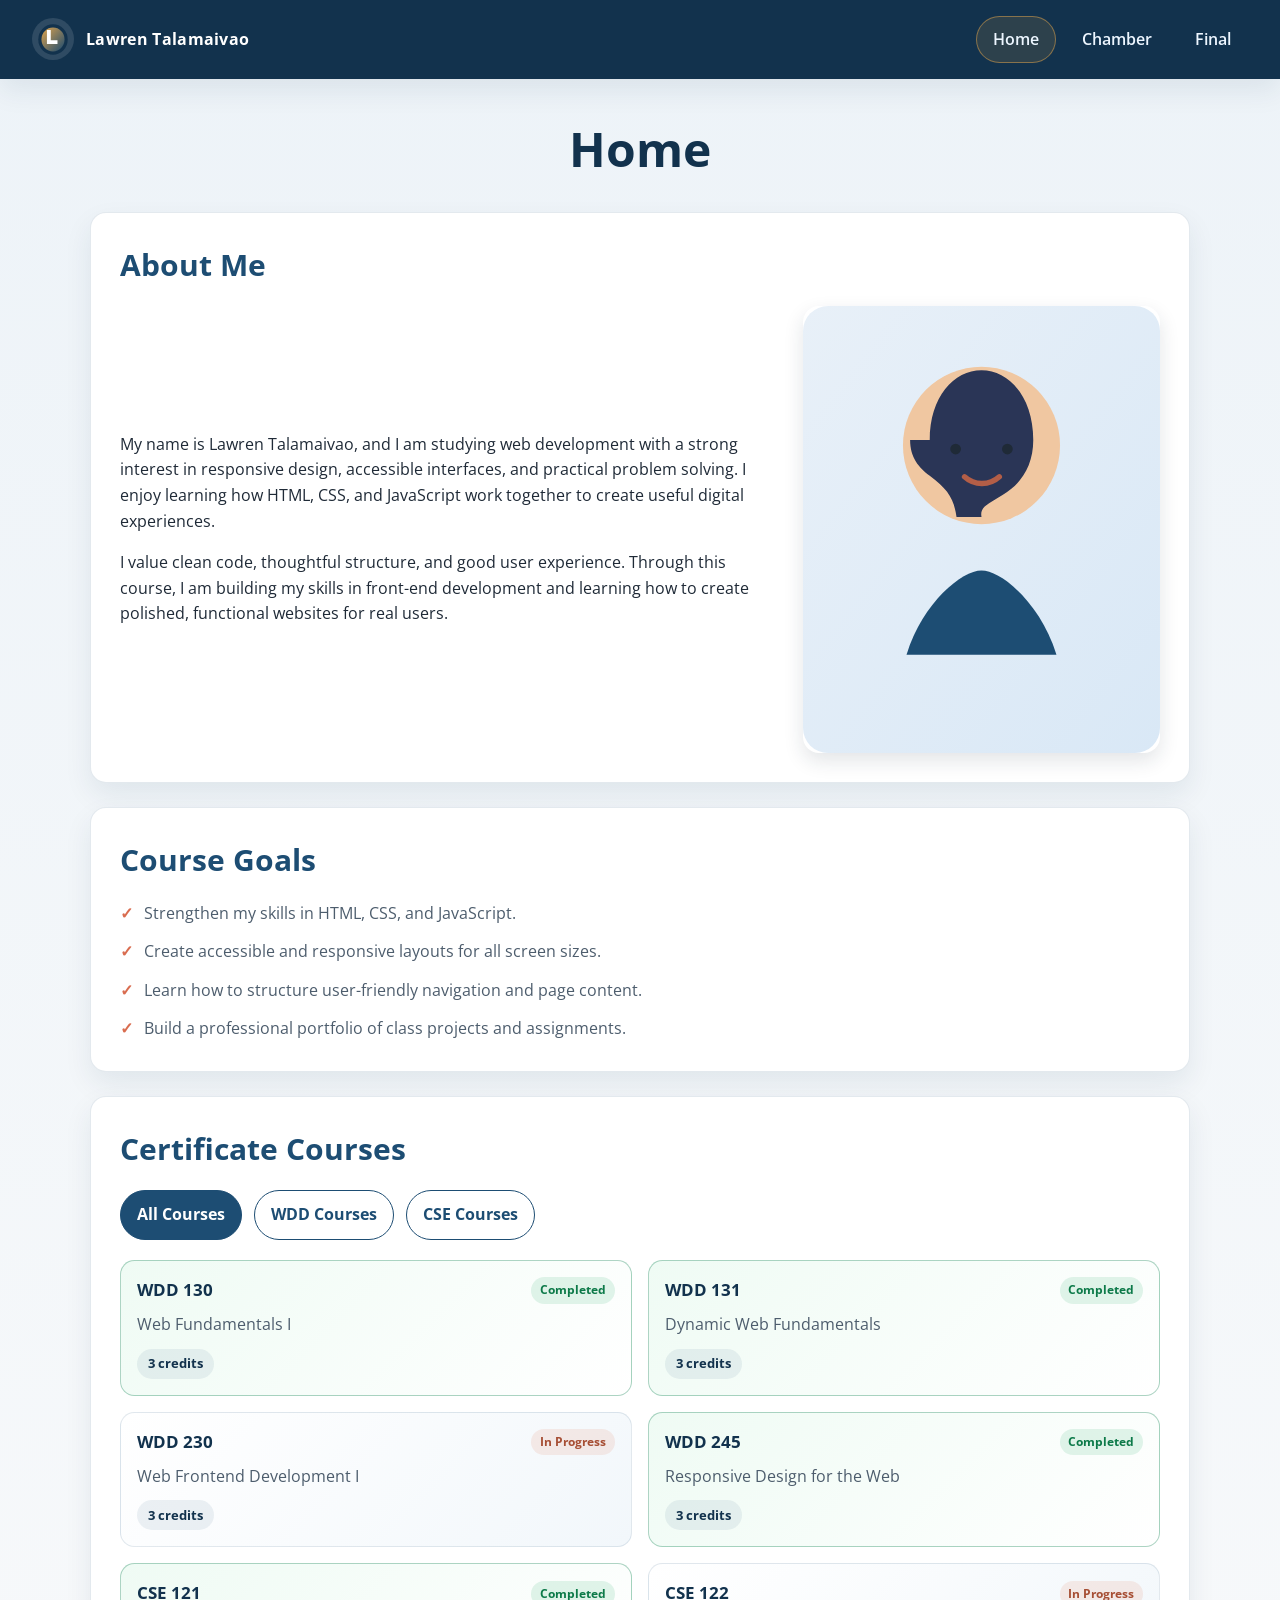
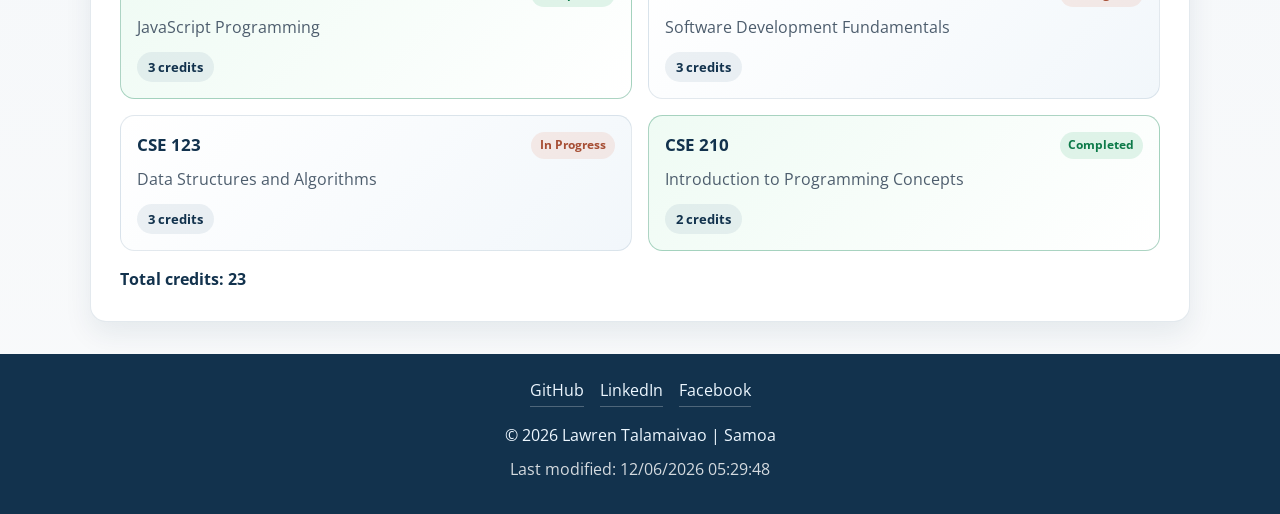
==== index.html @ a769b333 "Create the WDD 231 course home page in the wdd231 repository with responsive layout, SVG assets, nav" ====
<!DOCTYPE html>
<html lang="en">
  <head>
    <meta charset="UTF-8" />
    <meta name="viewport" content="width=device-width, initial-scale=1.0" />
    <meta
      name="description"
      content="Lawren Talamaivao's WDD 231 course home page featuring responsive design, course information, and project navigation."
    />
    <meta name="author" content="Lawren Talamaivao" />
    <title>WDD 231 | Home</title>

    <link rel="preconnect" href="https://fonts.googleapis.com" />
    <link rel="preconnect" href="https://fonts.gstatic.com" crossorigin />
    <link
      href="https://fonts.googleapis.com/css2?family=Open+Sans:wght@400;600;700;800&display=swap"
      rel="stylesheet"
    />

    <link rel="stylesheet" href="styles/small.css" />
    <link rel="stylesheet" href="styles/large.css" />

    <script src="scripts/navigation.js" defer></script>
    <script src="scripts/date.js" defer></script>
    <script src="scripts/course.js" defer></script>
  </head>
  <body>
    <header class="site-header">
      <div class="brand" aria-label="Lawren Talamaivao brand">
        <img src="images/logo.svg" alt="Lawren Talamaivao logo" class="brand-logo" />
        <span class="brand-name">Lawren Talamaivao</span>
      </div>

      <button
        class="nav-toggle"
        type="button"
        aria-expanded="false"
        aria-controls="primary-nav"
        aria-label="Toggle navigation"
      >
        <span></span>
        <span></span>
        <span></span>
      </button>

      <nav id="primary-nav" class="main-nav" aria-label="Main navigation">
        <a href="#home" class="active">Home</a>
        <a href="#chamber">Chamber</a>
        <a href="#final">Final</a>
      </nav>
    </header>

    <main id="home">
      <h1>Home</h1>

      <section class="card intro" aria-labelledby="about-heading">
        <h2 id="about-heading">About Me</h2>
        <div class="card-layout">
          <div class="text-content">
            <p>
              My name is Lawren Talamaivao, and I am studying web development with a strong interest in responsive design,
              accessible interfaces, and practical problem solving. I enjoy learning how HTML, CSS, and JavaScript work
              together to create useful digital experiences.
            </p>
            <p>
              I value clean code, thoughtful structure, and good user experience. Through this course, I am building my
              skills in front-end development and learning how to create polished, functional websites for real users.
            </p>
          </div>
          <img src="images/profile.svg" alt="Stylized portrait of Lawren Talamaivao" />
        </div>
      </section>

      <section class="card goals" aria-labelledby="goals-heading">
        <h2 id="goals-heading">Course Goals</h2>
        <ul class="goal-list">
          <li>Strengthen my skills in HTML, CSS, and JavaScript.</li>
          <li>Create accessible and responsive layouts for all screen sizes.</li>
          <li>Learn how to structure user-friendly navigation and page content.</li>
          <li>Build a professional portfolio of class projects and assignments.</li>
        </ul>
      </section>

      <section id="final" class="card certificate" aria-labelledby="certificate-heading">
        <h2 id="certificate-heading">Certificate Courses</h2>
        <div class="filter-bar" role="group" aria-label="Course filter options">
          <button class="filter-btn active" type="button" data-filter="all">All Courses</button>
          <button class="filter-btn" type="button" data-filter="wdd">WDD Courses</button>
          <button class="filter-btn" type="button" data-filter="cse">CSE Courses</button>
        </div>
        <div id="courseList" class="course-list" aria-live="polite"></div>
        <p id="creditTotal" class="credit-total">Total credits: 0</p>
      </section>
    </main>

    <footer class="site-footer" id="chamber">
      <div class="footer-social">
        <a href="https://github.com/lawrencode" target="_blank" rel="noopener noreferrer">GitHub</a>
        <a href="https://www.linkedin.com" target="_blank" rel="noopener noreferrer">LinkedIn</a>
        <a href="https://www.facebook.com" target="_blank" rel="noopener noreferrer">Facebook</a>
      </div>

      <div class="footer-meta">
        <p>© <span id="currentYear"></span> Lawren Talamaivao | Samoa</p>
      </div>

      <p id="lastModified" class="last-modified">Last modified: --</p>
    </footer>
  </body>
</html>
---- styles/small.css ----
* {
  box-sizing: border-box;
  margin: 0;
  padding: 0;
}

:root {
  --primary: #1d4d73;
  --primary-dark: #12324d;
  --secondary: #f5b04d;
  --accent: #d96c4f;
  --background: #f5f7fb;
  --card: #ffffff;
  --text: #1f2a37;
  --muted: #4d5d6d;
  --border: rgba(29, 77, 115, 0.12);
  --shadow: 0 12px 28px rgba(18, 50, 77, 0.08);
}

html {
  scroll-behavior: smooth;
}

body {
  font-family: "Open Sans", sans-serif;
  background: linear-gradient(180deg, #edf3f8 0%, #f9fafb 100%);
  color: var(--text);
  line-height: 1.6;
}

img {
  display: block;
  max-width: 100%;
}

a {
  color: inherit;
  text-decoration: none;
}

.site-header {
  position: relative;
  display: flex;
  align-items: center;
  justify-content: space-between;
  gap: 1rem;
  padding: 1rem 1.25rem;
  background: var(--primary-dark);
  color: #fff;
  box-shadow: var(--shadow);
}

.brand {
  display: flex;
  align-items: center;
  gap: 0.75rem;
}

.brand-logo {
  width: 42px;
  height: 42px;
  border-radius: 50%;
  background: rgba(255, 255, 255, 0.12);
  padding: 0.3rem;
}

.brand-name {
  font-size: 1rem;
  font-weight: 700;
  letter-spacing: 0.02em;
}

.nav-toggle {
  display: inline-flex;
  flex-direction: column;
  justify-content: center;
  gap: 0.28rem;
  width: 2.7rem;
  height: 2.7rem;
  background: transparent;
  border: 1px solid rgba(255, 255, 255, 0.28);
  border-radius: 0.5rem;
  cursor: pointer;
}

.nav-toggle span {
  display: block;
  width: 1.4rem;
  height: 2px;
  margin: 0 auto;
  background: #fff;
  border-radius: 999px;
}

.main-nav {
  display: none;
  position: absolute;
  top: calc(100% + 0.5rem);
  left: 1rem;
  right: 1rem;
  background: rgba(18, 50, 77, 0.98);
  border: 1px solid rgba(255, 255, 255, 0.1);
  border-radius: 0.85rem;
  box-shadow: var(--shadow);
  overflow: hidden;
  z-index: 10;
}

.main-nav.open {
  display: flex;
  flex-direction: column;
}

.main-nav a {
  padding: 0.9rem 1rem;
  color: #edf6ff;
  border-bottom: 1px solid rgba(255, 255, 255, 0.12);
  transition: background-color 0.2s ease, transform 0.2s ease;
}

.main-nav a:last-child {
  border-bottom: none;
}

.main-nav a:hover,
.main-nav a:focus-visible,
.main-nav a.active {
  background: rgba(245, 176, 77, 0.12);
}

main {
  width: min(1100px, calc(100% - 2rem));
  margin: 2rem auto;
}

h1 {
  margin-bottom: 1.5rem;
  font-size: clamp(2.1rem, 6vw, 3rem);
  text-align: center;
  color: var(--primary-dark);
}

.card {
  margin-bottom: 1.5rem;
  background: var(--card);
  border: 1px solid var(--border);
  border-radius: 1rem;
  box-shadow: var(--shadow);
  padding: 1.5rem;
}

.card h2 {
  margin-bottom: 1rem;
  color: var(--primary);
  font-size: clamp(1.4rem, 3vw, 1.9rem);
}

.card-layout {
  display: grid;
  gap: 1.2rem;
}

.text-content {
  display: grid;
  gap: 1rem;
}

.card img {
  width: 100%;
  max-width: 360px;
  margin: 0 auto;
  border-radius: 1rem;
  object-fit: cover;
  box-shadow: 0 8px 20px rgba(21, 41, 58, 0.12);
}

.goal-list {
  list-style: none;
  display: grid;
  gap: 0.8rem;
}

.goal-list li {
  position: relative;
  padding-left: 1.5rem;
  color: var(--muted);
}

.goal-list li::before {
  content: "✓";
  position: absolute;
  left: 0;
  color: var(--accent);
  font-weight: 800;
}

.filter-bar {
  display: flex;
  flex-wrap: wrap;
  gap: 0.75rem;
  margin: 1rem 0 1.25rem;
}

.filter-btn {
  border: 1px solid var(--primary);
  background: transparent;
  color: var(--primary);
  border-radius: 999px;
  padding: 0.7rem 1rem;
  font: inherit;
  font-weight: 700;
  cursor: pointer;
  transition: all 0.2s ease;
}

.filter-btn:hover,
.filter-btn:focus-visible,
.filter-btn.active {
  background: var(--primary);
  color: #fff;
}

.course-list {
  display: grid;
  grid-template-columns: 1fr;
  gap: 1rem;
}

.course-card {
  background: linear-gradient(135deg, #fff, #f2f7fb);
  border: 1px solid var(--border);
  border-radius: 0.9rem;
  padding: 1rem;
}

.course-card.completed {
  border-color: rgba(6, 122, 74, 0.32);
  background: linear-gradient(135deg, #effbf4, #ffffff);
}

.course-header {
  display: flex;
  align-items: center;
  justify-content: space-between;
  gap: 0.75rem;
  margin-bottom: 0.5rem;
}

.course-header h3 {
  font-size: 1.05rem;
  color: var(--primary-dark);
}

.status {
  display: inline-flex;
  align-items: center;
  justify-content: center;
  padding: 0.25rem 0.55rem;
  border-radius: 999px;
  background: rgba(217, 108, 79, 0.12);
  color: #a64e34;
  font-size: 0.72rem;
  font-weight: 700;
}

.status:not(.pending) {
  background: rgba(23, 162, 92, 0.12);
  color: #0d7a49;
}

.course-card p {
  margin-bottom: 0.7rem;
  color: var(--muted);
}

.credit-badge {
  display: inline-block;
  border-radius: 999px;
  background: rgba(29, 77, 115, 0.08);
  color: var(--primary-dark);
  font-weight: 700;
  font-size: 0.8rem;
  padding: 0.3rem 0.7rem;
}

.credit-total {
  margin-top: 1rem;
  color: var(--primary-dark);
  font-weight: 700;
}

.site-footer {
  background: var(--primary-dark);
  color: #edf7ff;
  text-align: center;
  padding: 1.5rem 1rem 2rem;
}

.footer-social {
  display: flex;
  flex-wrap: wrap;
  justify-content: center;
  gap: 0.8rem 1rem;
  margin-bottom: 1rem;
}

.footer-social a {
  padding-bottom: 0.15rem;
  border-bottom: 1px solid rgba(255, 255, 255, 0.25);
}

.footer-meta {
  margin-bottom: 0.5rem;
}

.last-modified {
  color: rgba(255, 255, 255, 0.82);
}
---- styles/large.css ----
@media (min-width: 700px) {
  .site-header {
    padding: 1rem 2rem;
  }

  .nav-toggle {
    display: none;
  }

  .main-nav {
    display: flex;
    position: static;
    background: transparent;
    border: none;
    box-shadow: none;
    width: auto;
    gap: 0.55rem;
  }

  .main-nav a {
    padding: 0.6rem 1rem;
    border: 1px solid transparent;
    border-radius: 999px;
    font-weight: 600;
  }

  .main-nav a:hover,
  .main-nav a:focus-visible,
  .main-nav a.active {
    background: rgba(245, 176, 77, 0.12);
    border-color: rgba(245, 176, 77, 0.45);
  }

  main {
    width: min(1100px, calc(100% - 4rem));
  }

  .card {
    padding: 1.8rem;
  }

  .card-layout {
    grid-template-columns: 1.3fr 0.7fr;
    align-items: center;
  }

  .card img {
    margin: 0;
  }

  .course-list {
    grid-template-columns: repeat(2, minmax(0, 1fr));
  }
}
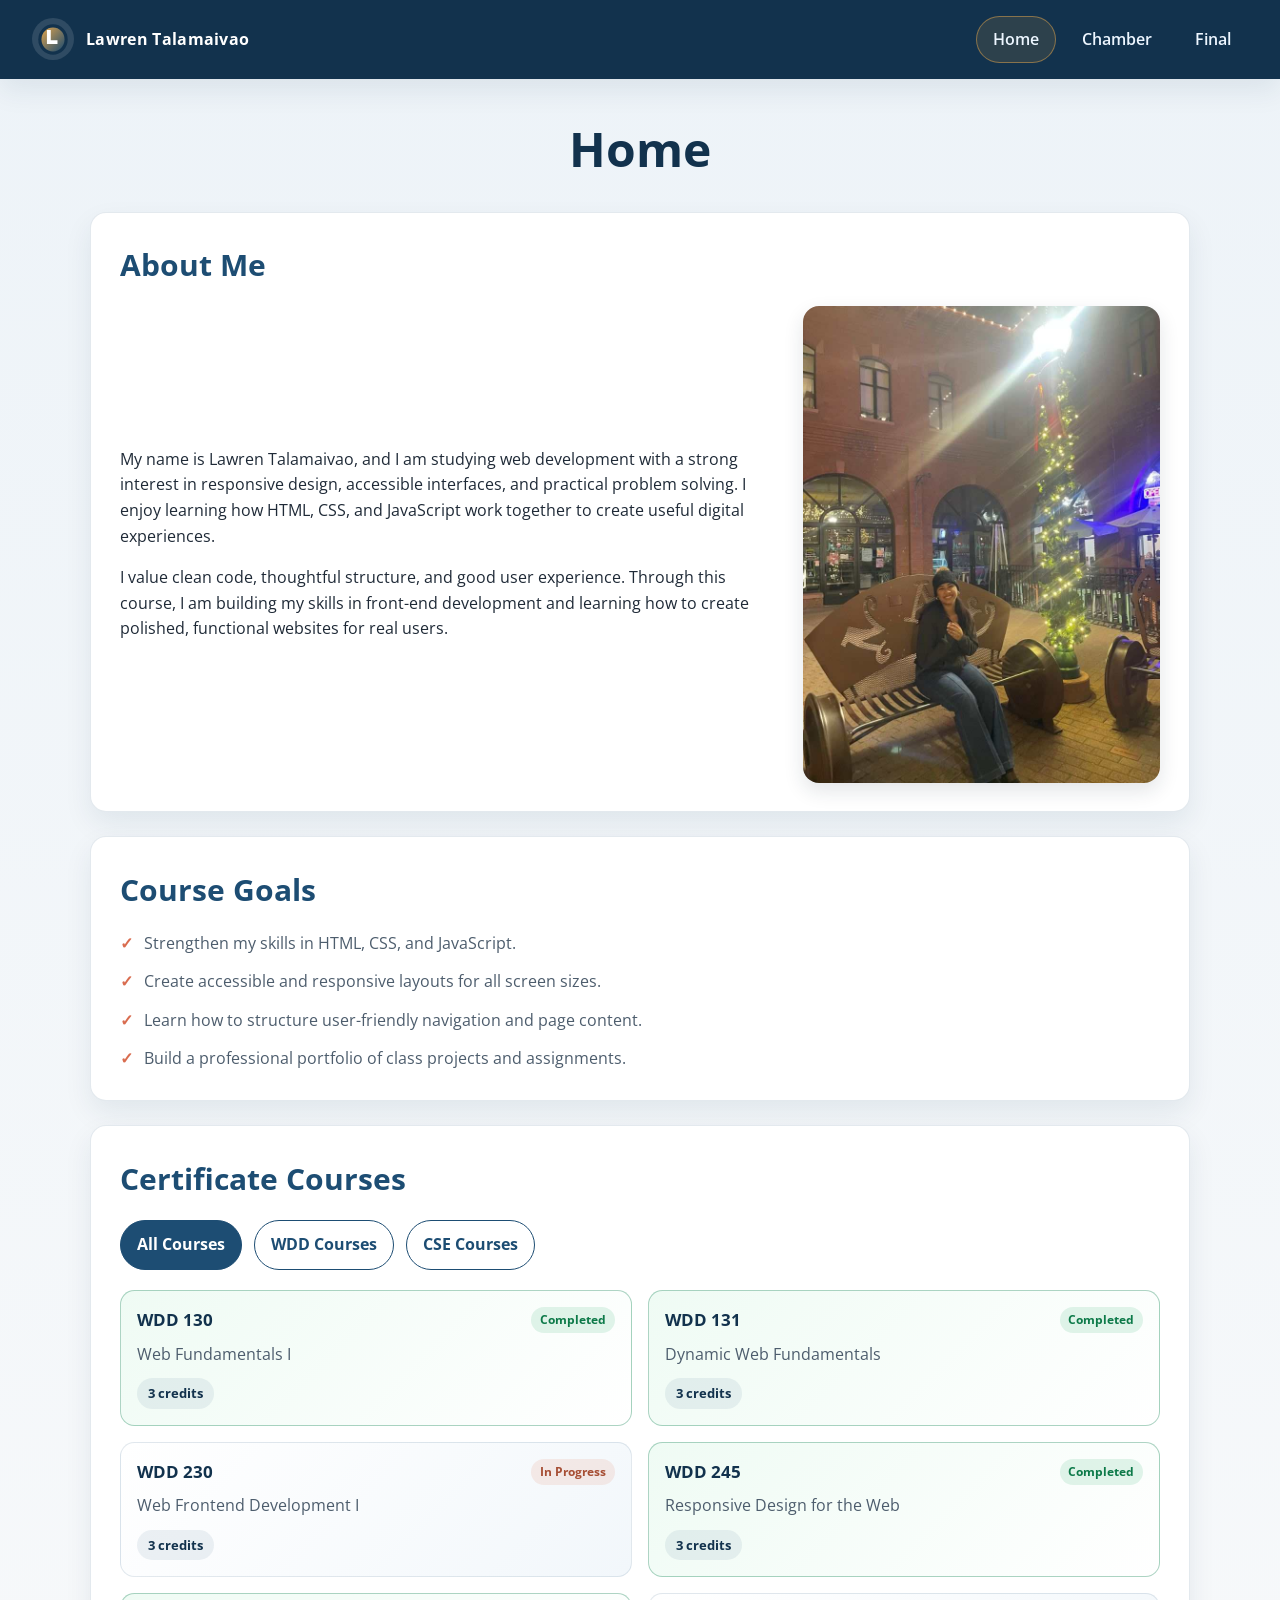
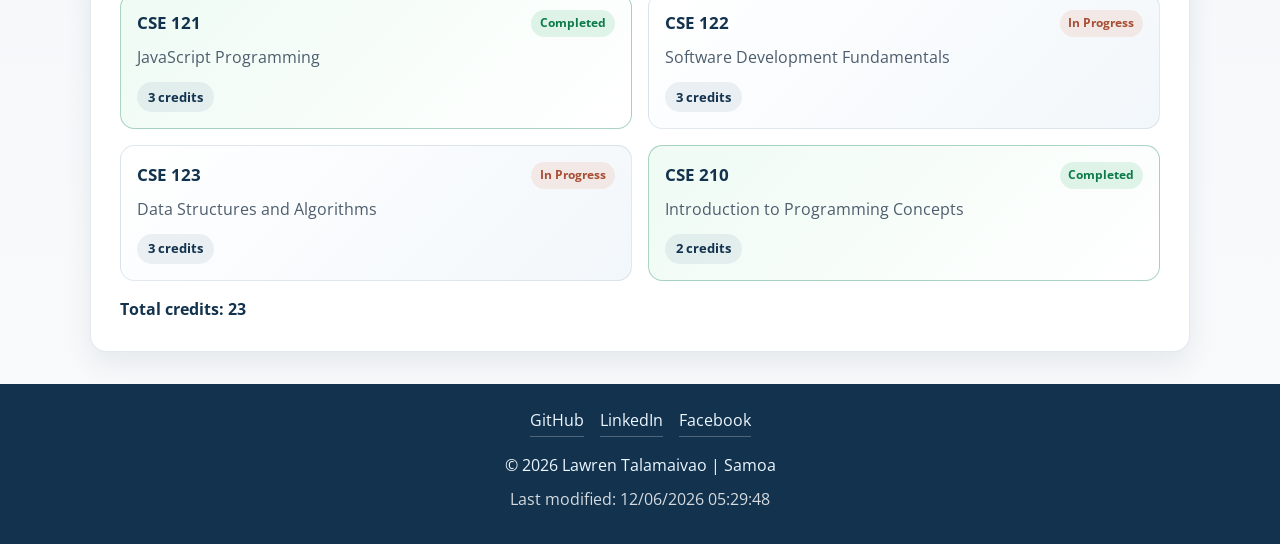
==== commit ce27faa5: "Update index.html" ====
--- a/index.html
+++ b/index.html
@@ -67,7 +67,7 @@
               skills in front-end development and learning how to create polished, functional websites for real users.
             </p>
           </div>
-          <img src="images/profile.svg" alt="Stylized portrait of Lawren Talamaivao" />
+          <img src="images/profile.jpg" alt="Stylized portrait of Lawren Talamaivao" />
         </div>
       </section>
 
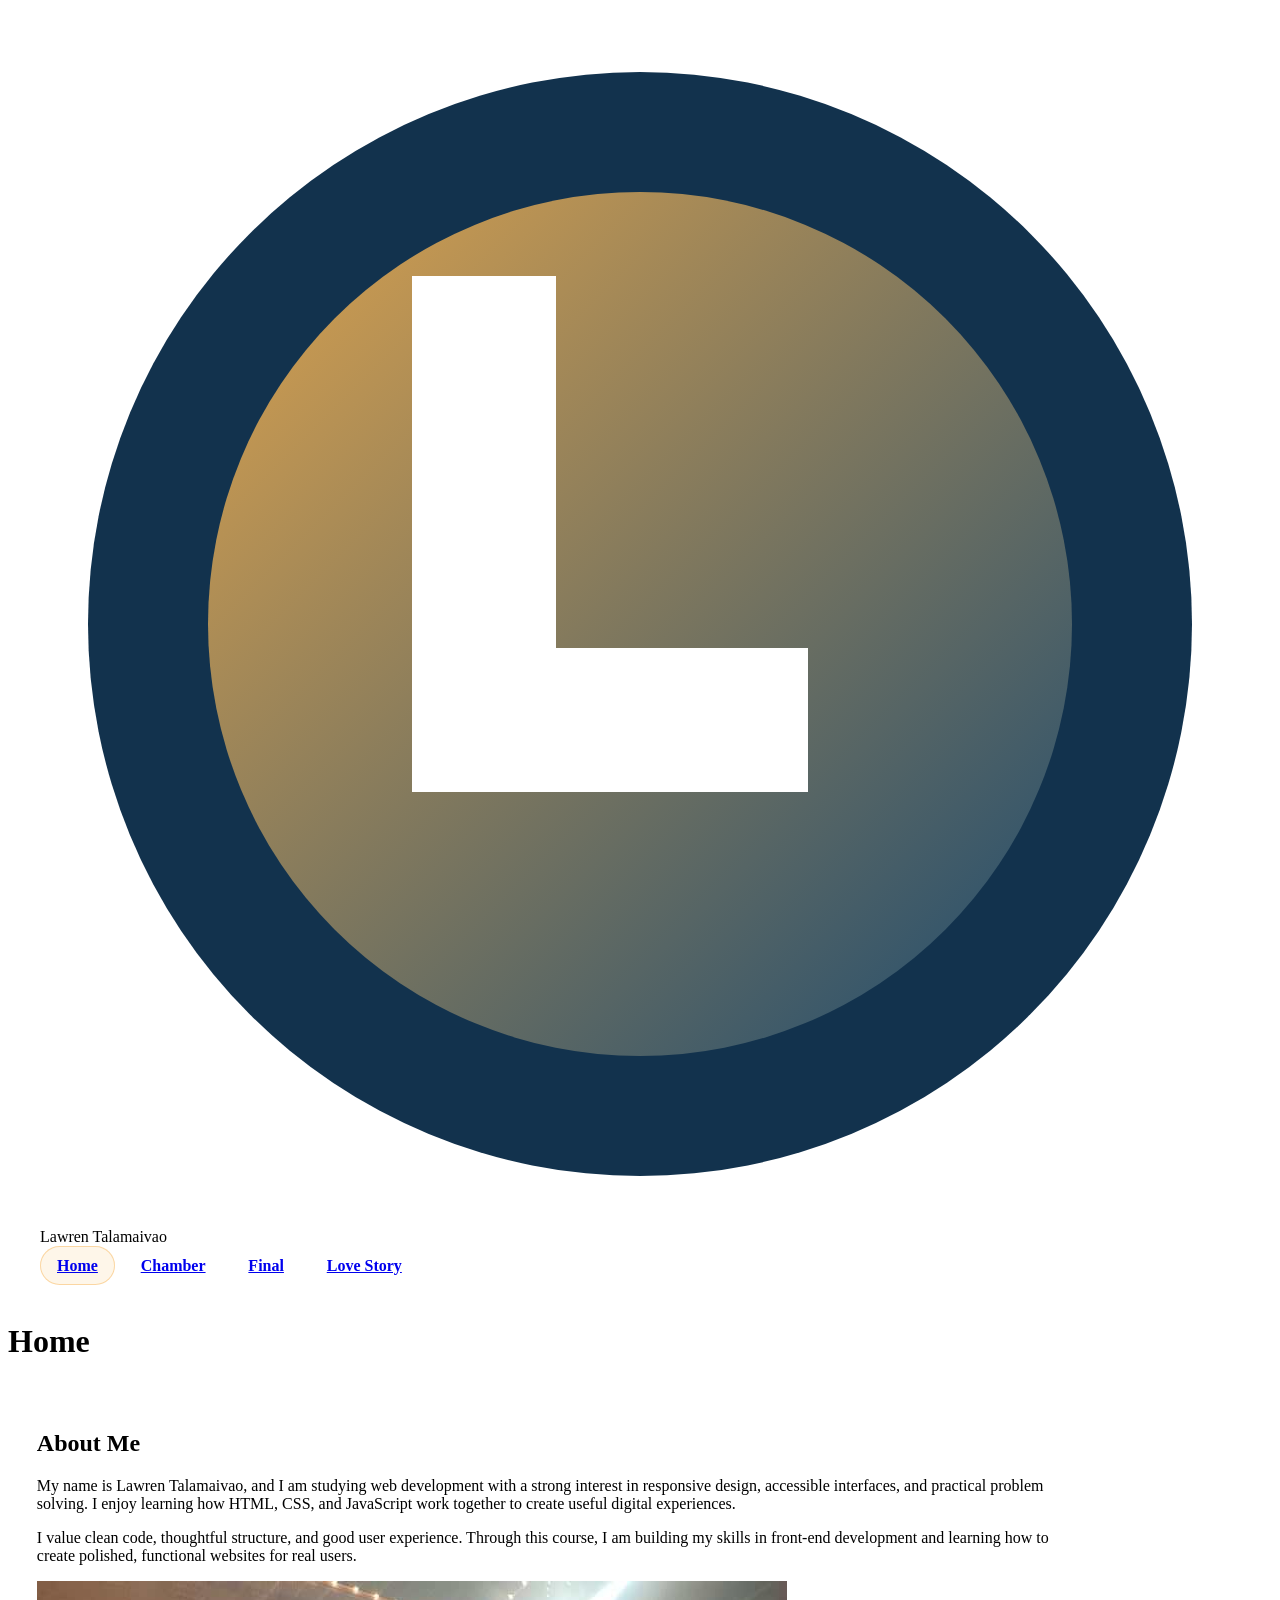
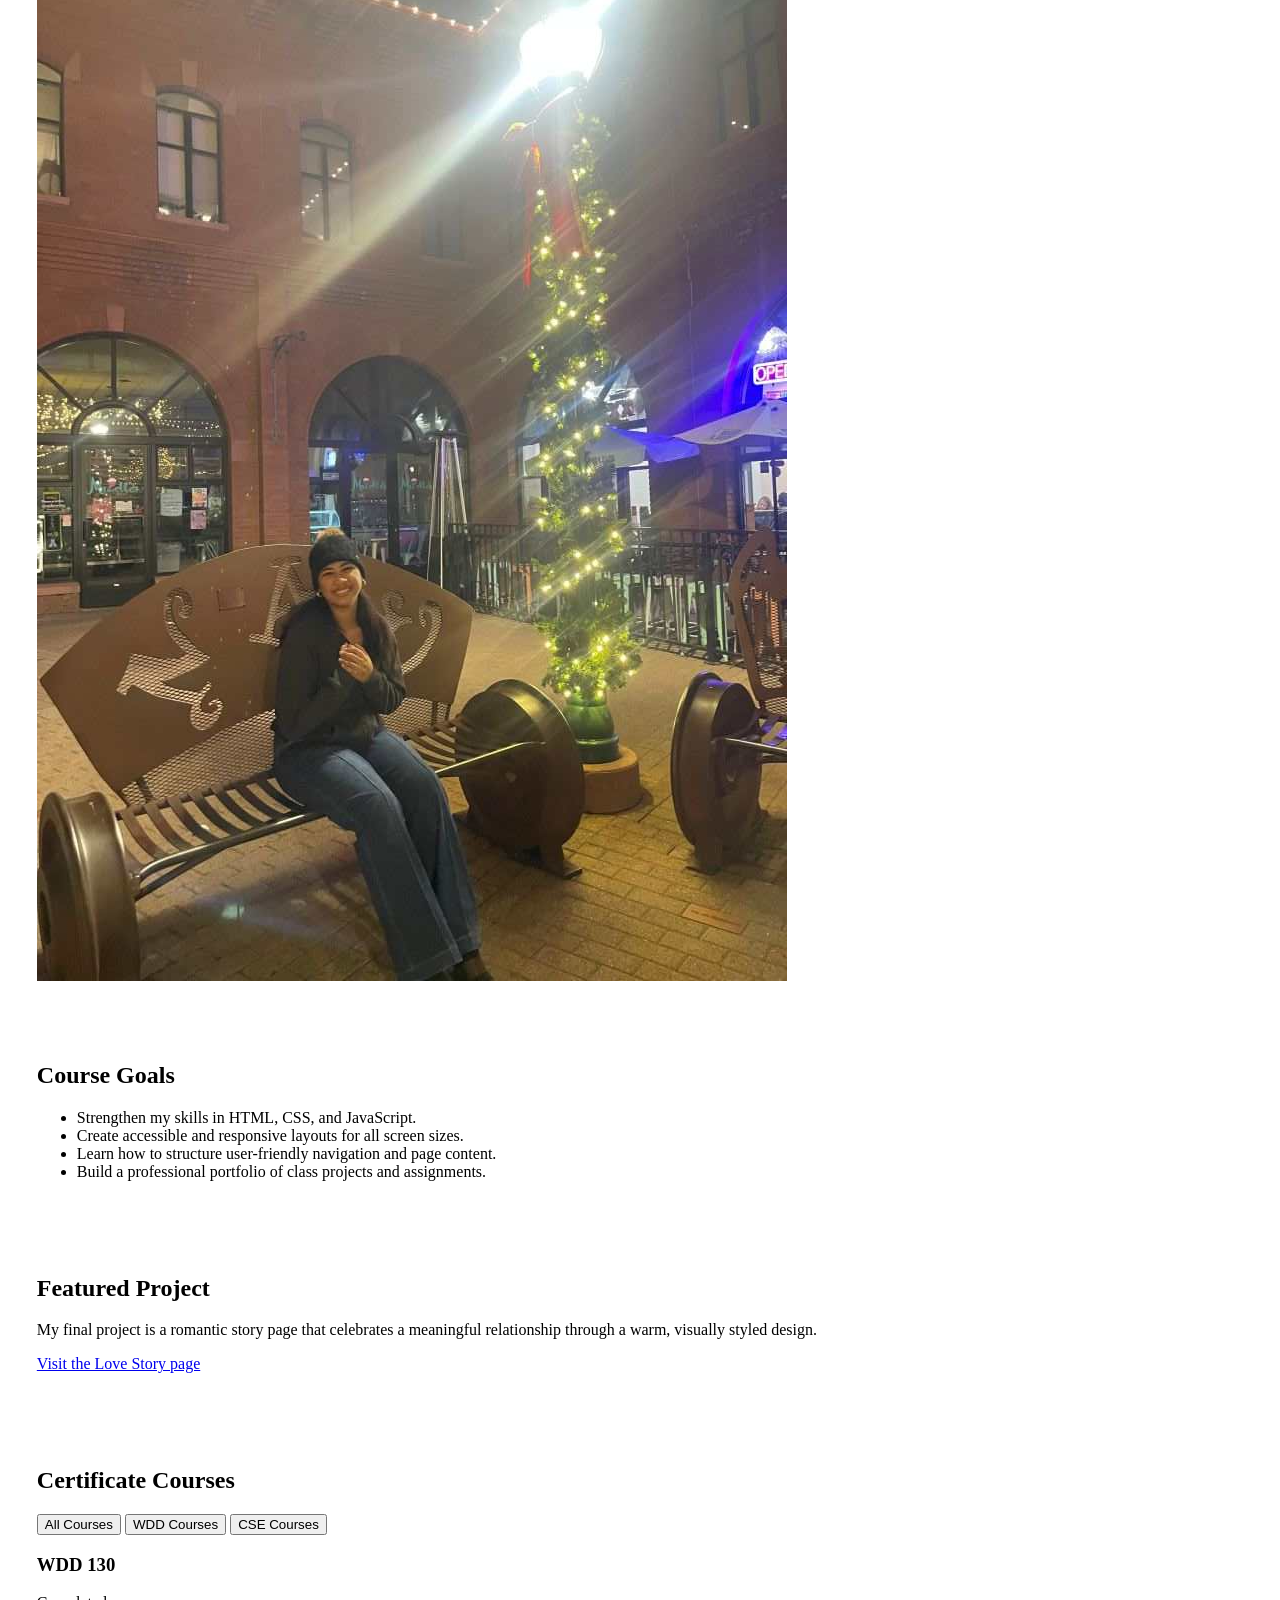
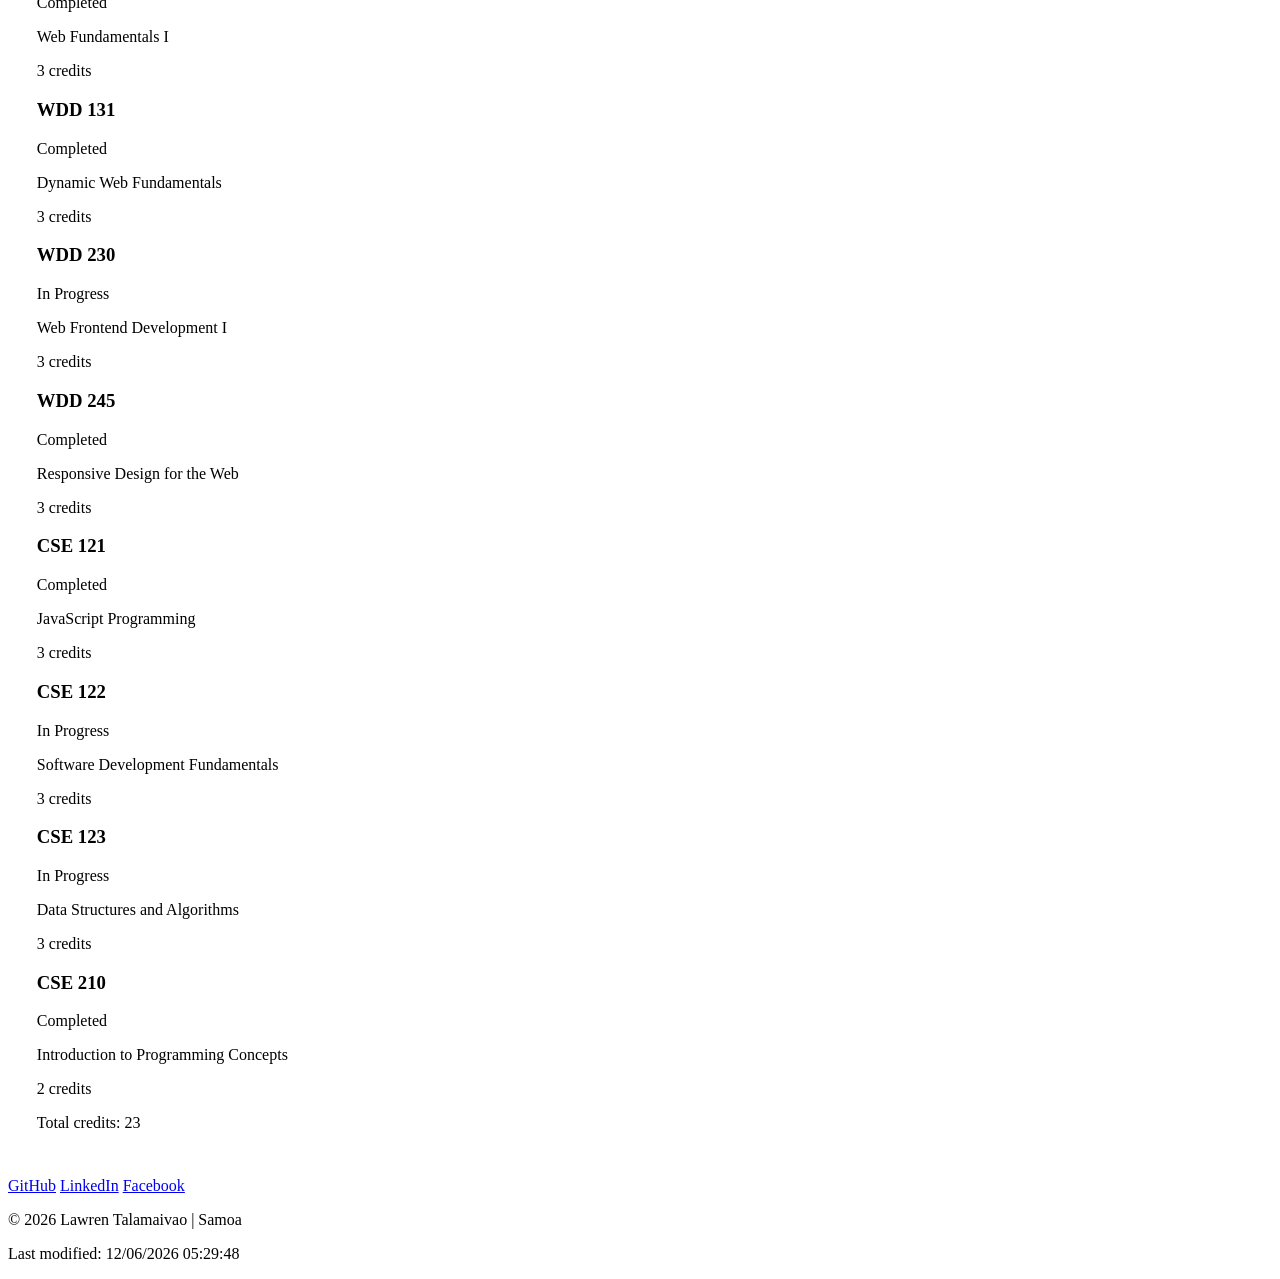
==== commit c2e6898b: "Add link to Love Story project from home page and improve project navigation" ====
--- a/index.html
+++ b/index.html
@@ -47,6 +47,7 @@
         <a href="#home" class="active">Home</a>
         <a href="#chamber">Chamber</a>
         <a href="#final">Final</a>
+        <a href="love-story.html">Love Story</a>
       </nav>
     </header>
 
@@ -81,6 +82,17 @@
         </ul>
       </section>
 
+      <section class="card featured-project" aria-labelledby="project-heading">
+        <h2 id="project-heading">Featured Project</h2>
+        <p>
+          My final project is a romantic story page that celebrates a meaningful relationship through a warm,
+          visually styled design.
+        </p>
+        <p>
+          <a href="love-story.html" class="project-link">Visit the Love Story page</a>
+        </p>
+      </section>
+
       <section id="final" class="card certificate" aria-labelledby="certificate-heading">
         <h2 id="certificate-heading">Certificate Courses</h2>
         <div class="filter-bar" role="group" aria-label="Course filter options">
--- a/styles/small.css
+++ b/styles/small.css
@@ -1,318 +1,31 @@
-* {
-  box-sizing: border-box;
-  margin: 0;
-  padding: 0;
+.love-preview {
+  text-align: center;
+  background: linear-gradient(135deg, rgba(255, 240, 248, 0.95), rgba(255, 255, 255, 0.9));
+  border: 1px solid rgba(196, 105, 150, 0.2);
 }
 
-:root {
-  --primary: #1d4d73;
-  --primary-dark: #12324d;
-  --secondary: #f5b04d;
-  --accent: #d96c4f;
-  --background: #f5f7fb;
-  --card: #ffffff;
-  --text: #1f2a37;
-  --muted: #4d5d6d;
-  --border: rgba(29, 77, 115, 0.12);
-  --shadow: 0 12px 28px rgba(18, 50, 77, 0.08);
+.love-preview p {
+  max-width: 60ch;
+  margin: 0 auto 1.2rem;
+  color: var(--muted);
+  font-size: 1.05rem;
 }
 
-html {
-  scroll-behavior: smooth;
-}
-
-body {
-  font-family: "Open Sans", sans-serif;
-  background: linear-gradient(180deg, #edf3f8 0%, #f9fafb 100%);
-  color: var(--text);
-  line-height: 1.6;
-}
-
-img {
-  display: block;
-  max-width: 100%;
-}
-
-a {
-  color: inherit;
-  text-decoration: none;
-}
-
-.site-header {
-  position: relative;
-  display: flex;
-  align-items: center;
-  justify-content: space-between;
-  gap: 1rem;
-  padding: 1rem 1.25rem;
-  background: var(--primary-dark);
-  color: #fff;
-  box-shadow: var(--shadow);
-}
-
-.brand {
-  display: flex;
-  align-items: center;
-  gap: 0.75rem;
-}
-
-.brand-logo {
-  width: 42px;
-  height: 42px;
-  border-radius: 50%;
-  background: rgba(255, 255, 255, 0.12);
-  padding: 0.3rem;
-}
-
-.brand-name {
-  font-size: 1rem;
-  font-weight: 700;
-  letter-spacing: 0.02em;
-}
-
-.nav-toggle {
-  display: inline-flex;
-  flex-direction: column;
-  justify-content: center;
-  gap: 0.28rem;
-  width: 2.7rem;
-  height: 2.7rem;
-  background: transparent;
-  border: 1px solid rgba(255, 255, 255, 0.28);
-  border-radius: 0.5rem;
-  cursor: pointer;
-}
-
-.nav-toggle span {
-  display: block;
-  width: 1.4rem;
-  height: 2px;
-  margin: 0 auto;
-  background: #fff;
-  border-radius: 999px;
-}
-
-.main-nav {
-  display: none;
-  position: absolute;
-  top: calc(100% + 0.5rem);
-  left: 1rem;
-  right: 1rem;
-  background: rgba(18, 50, 77, 0.98);
-  border: 1px solid rgba(255, 255, 255, 0.1);
-  border-radius: 0.85rem;
-  box-shadow: var(--shadow);
-  overflow: hidden;
-  z-index: 10;
-}
-
-.main-nav.open {
-  display: flex;
-  flex-direction: column;
-}
-
-.main-nav a {
-  padding: 0.9rem 1rem;
-  color: #edf6ff;
-  border-bottom: 1px solid rgba(255, 255, 255, 0.12);
-  transition: background-color 0.2s ease, transform 0.2s ease;
-}
-
-.main-nav a:last-child {
-  border-bottom: none;
-}
-
-.main-nav a:hover,
-.main-nav a:focus-visible,
-.main-nav a.active {
-  background: rgba(245, 176, 77, 0.12);
-}
-
-main {
-  width: min(1100px, calc(100% - 2rem));
-  margin: 2rem auto;
-}
-
-h1 {
-  margin-bottom: 1.5rem;
-  font-size: clamp(2.1rem, 6vw, 3rem);
-  text-align: center;
-  color: var(--primary-dark);
-}
-
-.card {
-  margin-bottom: 1.5rem;
-  background: var(--card);
-  border: 1px solid var(--border);
-  border-radius: 1rem;
-  box-shadow: var(--shadow);
-  padding: 1.5rem;
-}
-
-.card h2 {
-  margin-bottom: 1rem;
-  color: var(--primary);
-  font-size: clamp(1.4rem, 3vw, 1.9rem);
-}
-
-.card-layout {
-  display: grid;
-  gap: 1.2rem;
-}
-
-.text-content {
-  display: grid;
-  gap: 1rem;
-}
-
-.card img {
-  width: 100%;
-  max-width: 360px;
-  margin: 0 auto;
-  border-radius: 1rem;
-  object-fit: cover;
-  box-shadow: 0 8px 20px rgba(21, 41, 58, 0.12);
-}
-
-.goal-list {
-  list-style: none;
-  display: grid;
-  gap: 0.8rem;
-}
-
-.goal-list li {
-  position: relative;
-  padding-left: 1.5rem;
-  color: var(--muted);
-}
-
-.goal-list li::before {
-  content: "✓";
-  position: absolute;
-  left: 0;
-  color: var(--accent);
-  font-weight: 800;
-}
-
-.filter-bar {
-  display: flex;
-  flex-wrap: wrap;
-  gap: 0.75rem;
-  margin: 1rem 0 1.25rem;
-}
-
-.filter-btn {
-  border: 1px solid var(--primary);
-  background: transparent;
-  color: var(--primary);
-  border-radius: 999px;
-  padding: 0.7rem 1rem;
-  font: inherit;
-  font-weight: 700;
-  cursor: pointer;
-  transition: all 0.2s ease;
-}
-
-.filter-btn:hover,
-.filter-btn:focus-visible,
-.filter-btn.active {
-  background: var(--primary);
-  color: #fff;
-}
-
-.course-list {
-  display: grid;
-  grid-template-columns: 1fr;
-  gap: 1rem;
-}
-
-.course-card {
-  background: linear-gradient(135deg, #fff, #f2f7fb);
-  border: 1px solid var(--border);
-  border-radius: 0.9rem;
-  padding: 1rem;
-}
-
-.course-card.completed {
-  border-color: rgba(6, 122, 74, 0.32);
-  background: linear-gradient(135deg, #effbf4, #ffffff);
-}
-
-.course-header {
-  display: flex;
-  align-items: center;
-  justify-content: space-between;
-  gap: 0.75rem;
-  margin-bottom: 0.5rem;
-}
-
-.course-header h3 {
-  font-size: 1.05rem;
-  color: var(--primary-dark);
-}
-
-.status {
+.love-link {
   display: inline-flex;
   align-items: center;
   justify-content: center;
-  padding: 0.25rem 0.55rem;
+  padding: 0.8rem 1.4rem;
   border-radius: 999px;
-  background: rgba(217, 108, 79, 0.12);
-  color: #a64e34;
-  font-size: 0.72rem;
+  background: linear-gradient(135deg, #ff7ca9, #ffb0b0);
+  color: #fff;
   font-weight: 700;
+  box-shadow: 0 15px 30px rgba(255, 103, 147, 0.22);
+  transition: transform 0.2s ease, box-shadow 0.2s ease;
 }
 
-.status:not(.pending) {
-  background: rgba(23, 162, 92, 0.12);
-  color: #0d7a49;
+.love-link:hover,
+.love-link:focus-visible {
+  transform: translateY(-2px);
+  box-shadow: 0 18px 35px rgba(255, 103, 147, 0.28);
 }
-
-.course-card p {
-  margin-bottom: 0.7rem;
-  color: var(--muted);
-}
-
-.credit-badge {
-  display: inline-block;
-  border-radius: 999px;
-  background: rgba(29, 77, 115, 0.08);
-  color: var(--primary-dark);
-  font-weight: 700;
-  font-size: 0.8rem;
-  padding: 0.3rem 0.7rem;
-}
-
-.credit-total {
-  margin-top: 1rem;
-  color: var(--primary-dark);
-  font-weight: 700;
-}
-
-.site-footer {
-  background: var(--primary-dark);
-  color: #edf7ff;
-  text-align: center;
-  padding: 1.5rem 1rem 2rem;
-}
-
-.footer-social {
-  display: flex;
-  flex-wrap: wrap;
-  justify-content: center;
-  gap: 0.8rem 1rem;
-  margin-bottom: 1rem;
-}
-
-.footer-social a {
-  padding-bottom: 0.15rem;
-  border-bottom: 1px solid rgba(255, 255, 255, 0.25);
-}
-
-.footer-meta {
-  margin-bottom: 0.5rem;
-}
-
-.last-modified {
-  color: rgba(255, 255, 255, 0.82);
-}
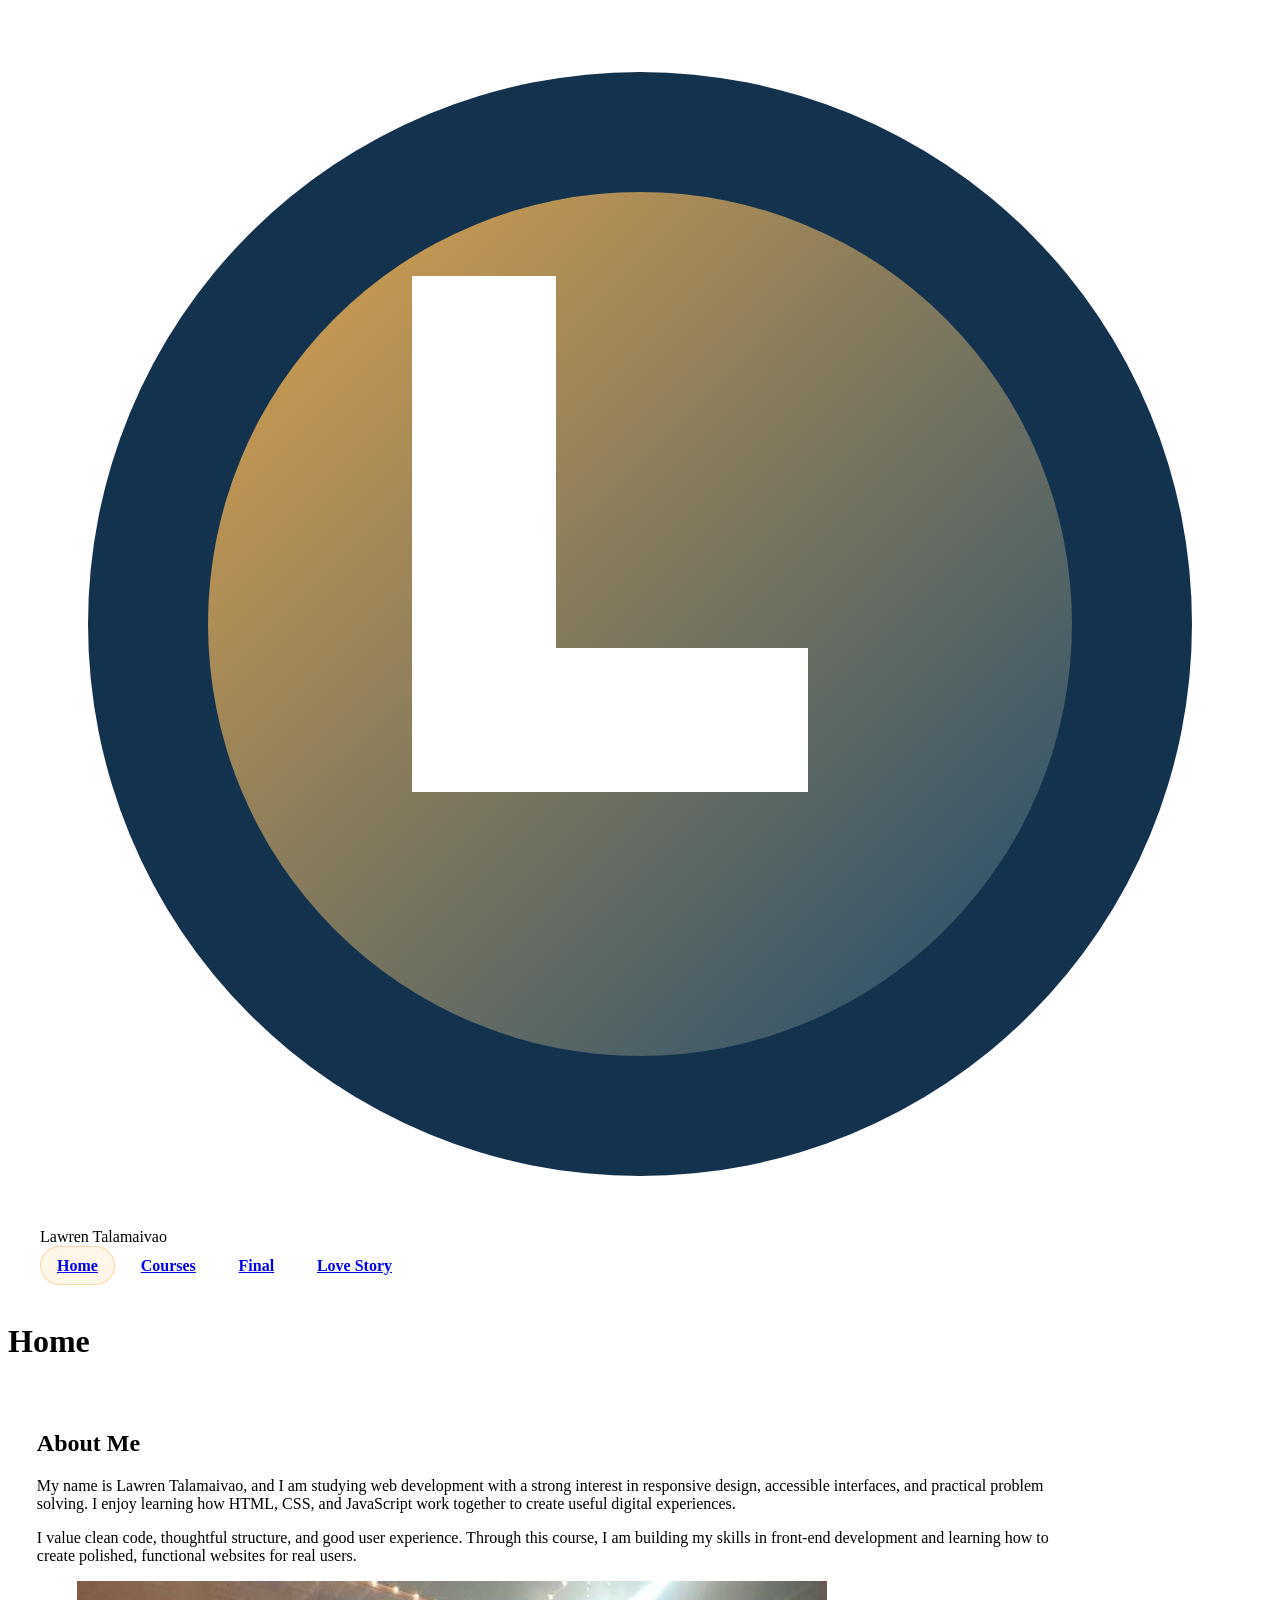
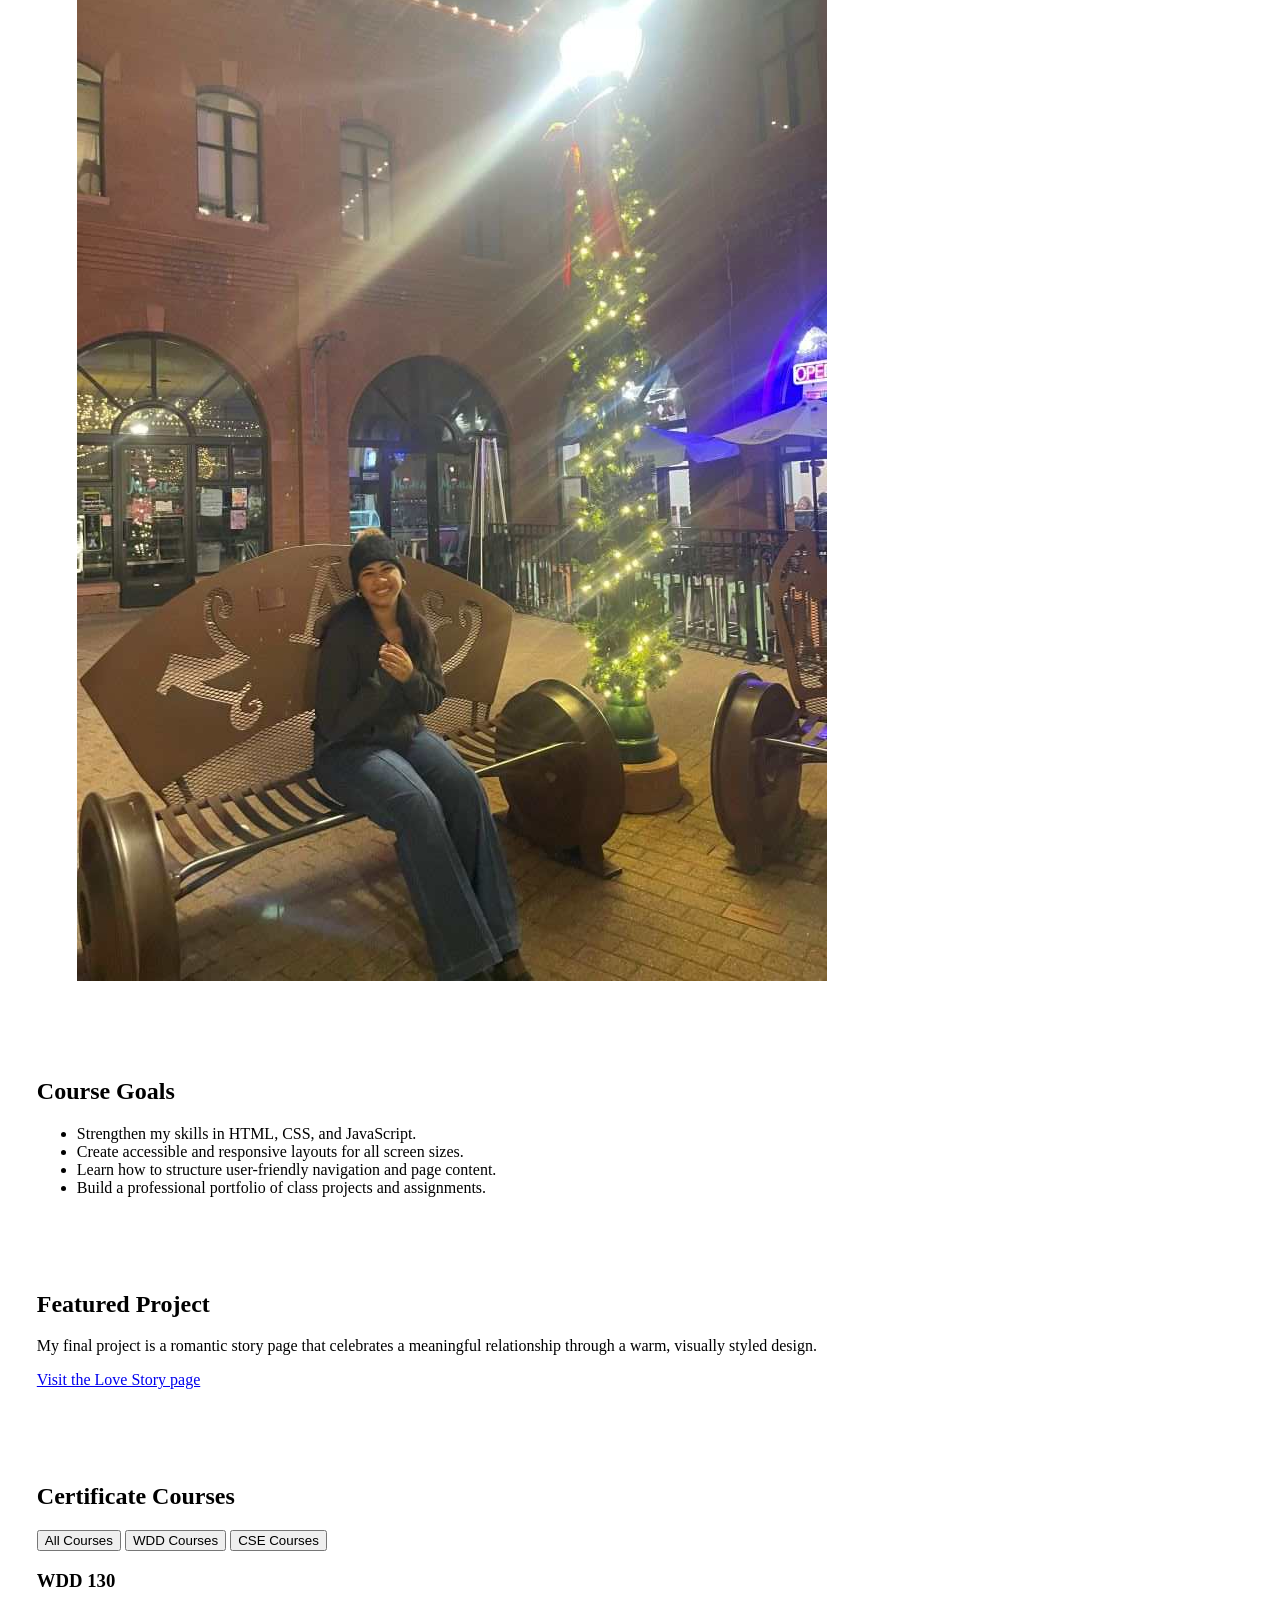
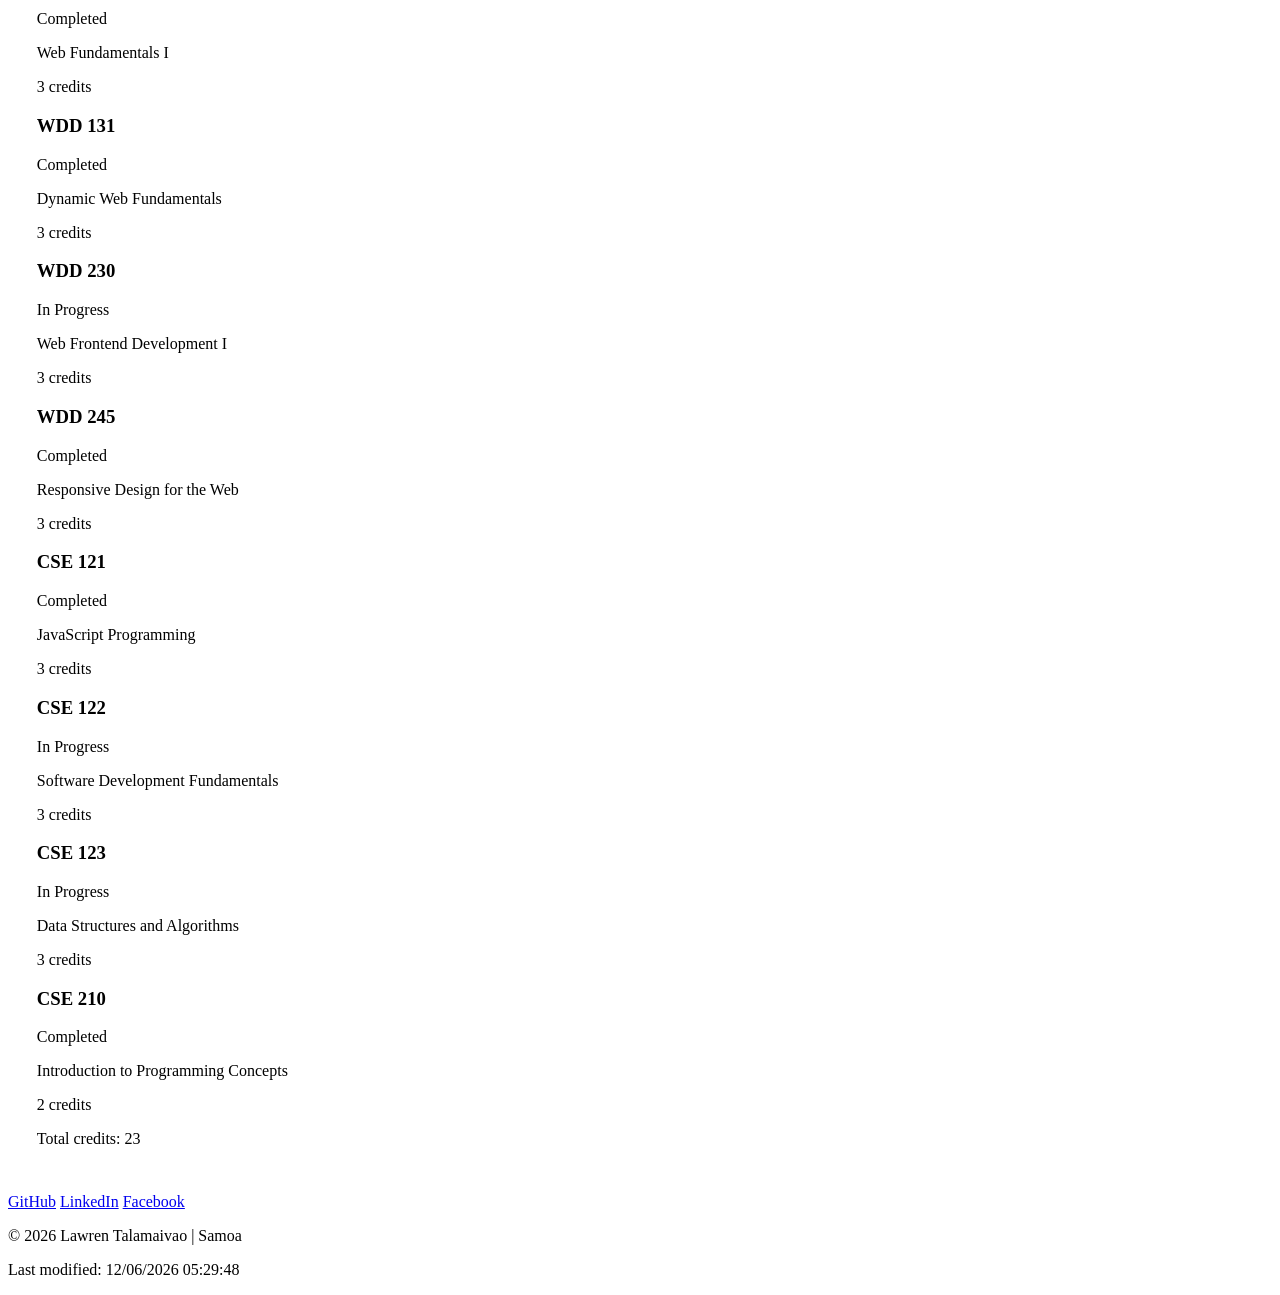
==== commit 4ac73025: "Clean up and improve index.html structure and formatting" ====
--- a/index.html
+++ b/index.html
@@ -24,6 +24,7 @@
     <script src="scripts/date.js" defer></script>
     <script src="scripts/course.js" defer></script>
   </head>
+
   <body>
     <header class="site-header">
       <div class="brand" aria-label="Lawren Talamaivao brand">
@@ -45,7 +46,7 @@
 
       <nav id="primary-nav" class="main-nav" aria-label="Main navigation">
         <a href="#home" class="active">Home</a>
-        <a href="#chamber">Chamber</a>
+        <a href="#course-details">Courses</a>
         <a href="#final">Final</a>
         <a href="love-story.html">Love Story</a>
       </nav>
@@ -59,16 +60,21 @@
         <div class="card-layout">
           <div class="text-content">
             <p>
-              My name is Lawren Talamaivao, and I am studying web development with a strong interest in responsive design,
-              accessible interfaces, and practical problem solving. I enjoy learning how HTML, CSS, and JavaScript work
+              My name is Lawren Talamaivao, and I am studying web development with a
+              strong interest in responsive design, accessible interfaces, and practical
+              problem solving. I enjoy learning how HTML, CSS, and JavaScript work
               together to create useful digital experiences.
             </p>
             <p>
-              I value clean code, thoughtful structure, and good user experience. Through this course, I am building my
-              skills in front-end development and learning how to create polished, functional websites for real users.
+              I value clean code, thoughtful structure, and good user experience.
+              Through this course, I am building my skills in front-end development and
+              learning how to create polished, functional websites for real users.
             </p>
           </div>
-          <img src="images/profile.jpg" alt="Stylized portrait of Lawren Talamaivao" />
+
+          <figure class="profile-figure">
+            <img src="images/profile.jpg" alt="Stylized portrait of Lawren Talamaivao" />
+          </figure>
         </div>
       </section>
 
@@ -85,8 +91,8 @@
       <section class="card featured-project" aria-labelledby="project-heading">
         <h2 id="project-heading">Featured Project</h2>
         <p>
-          My final project is a romantic story page that celebrates a meaningful relationship through a warm,
-          visually styled design.
+          My final project is a romantic story page that celebrates a meaningful
+          relationship through a warm, visually styled design.
         </p>
         <p>
           <a href="love-story.html" class="project-link">Visit the Love Story page</a>
@@ -106,7 +112,7 @@
     </main>
 
     <footer class="site-footer" id="chamber">
-      <div class="footer-social">
+      <div class="footer-social" aria-label="Social media links">
         <a href="https://github.com/lawrencode" target="_blank" rel="noopener noreferrer">GitHub</a>
         <a href="https://www.linkedin.com" target="_blank" rel="noopener noreferrer">LinkedIn</a>
         <a href="https://www.facebook.com" target="_blank" rel="noopener noreferrer">Facebook</a>
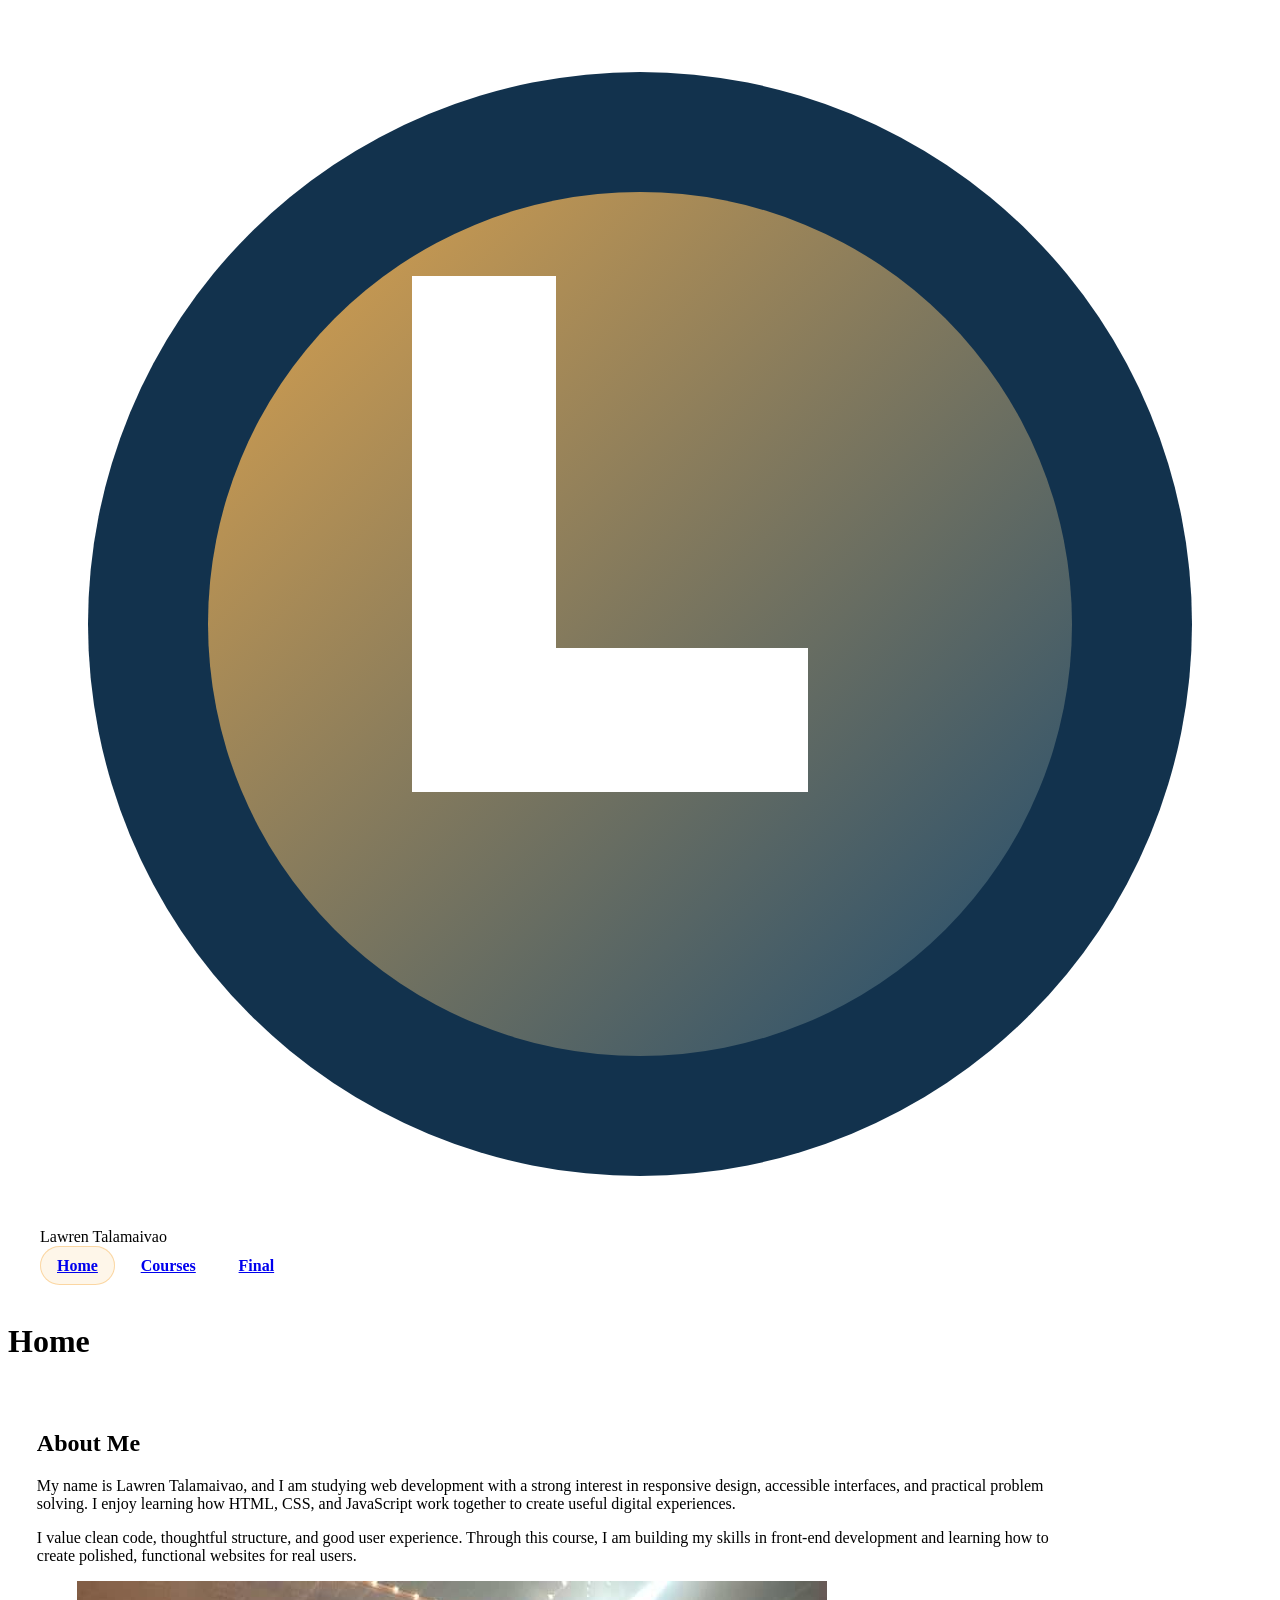
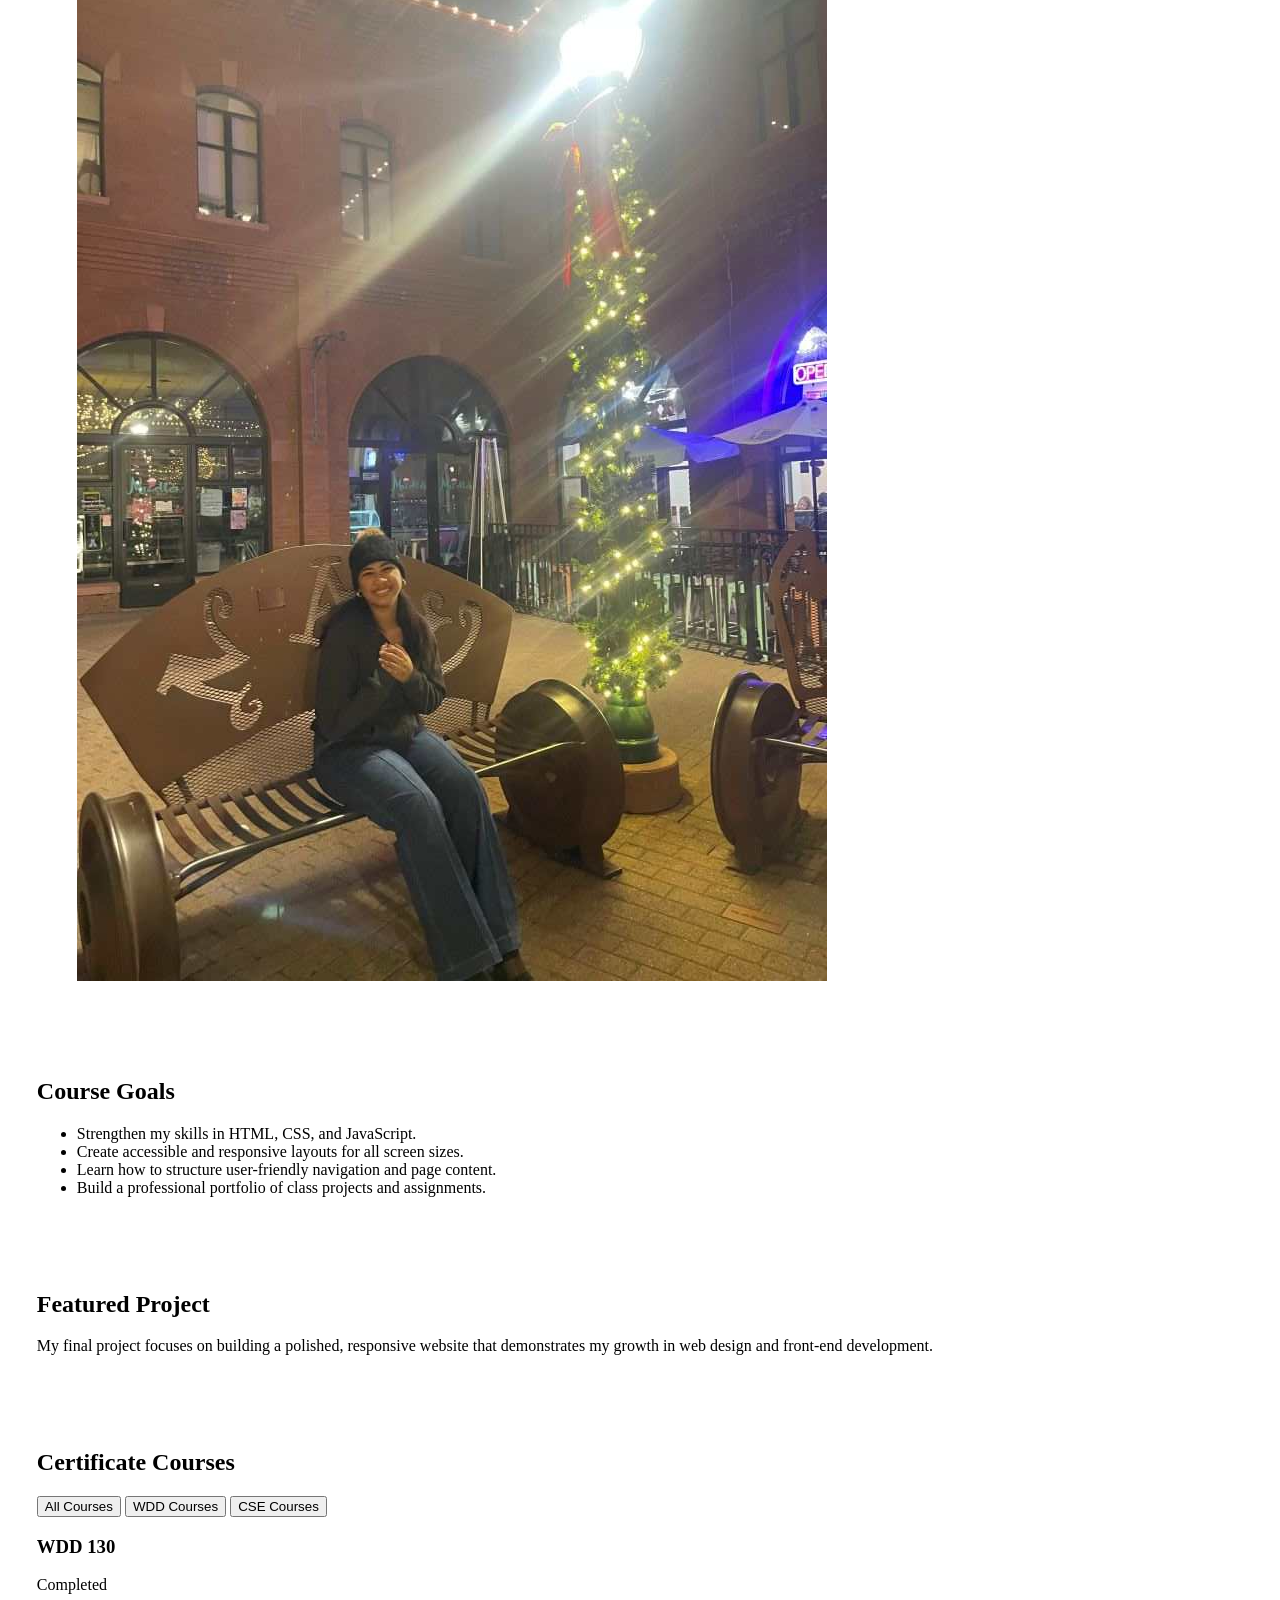
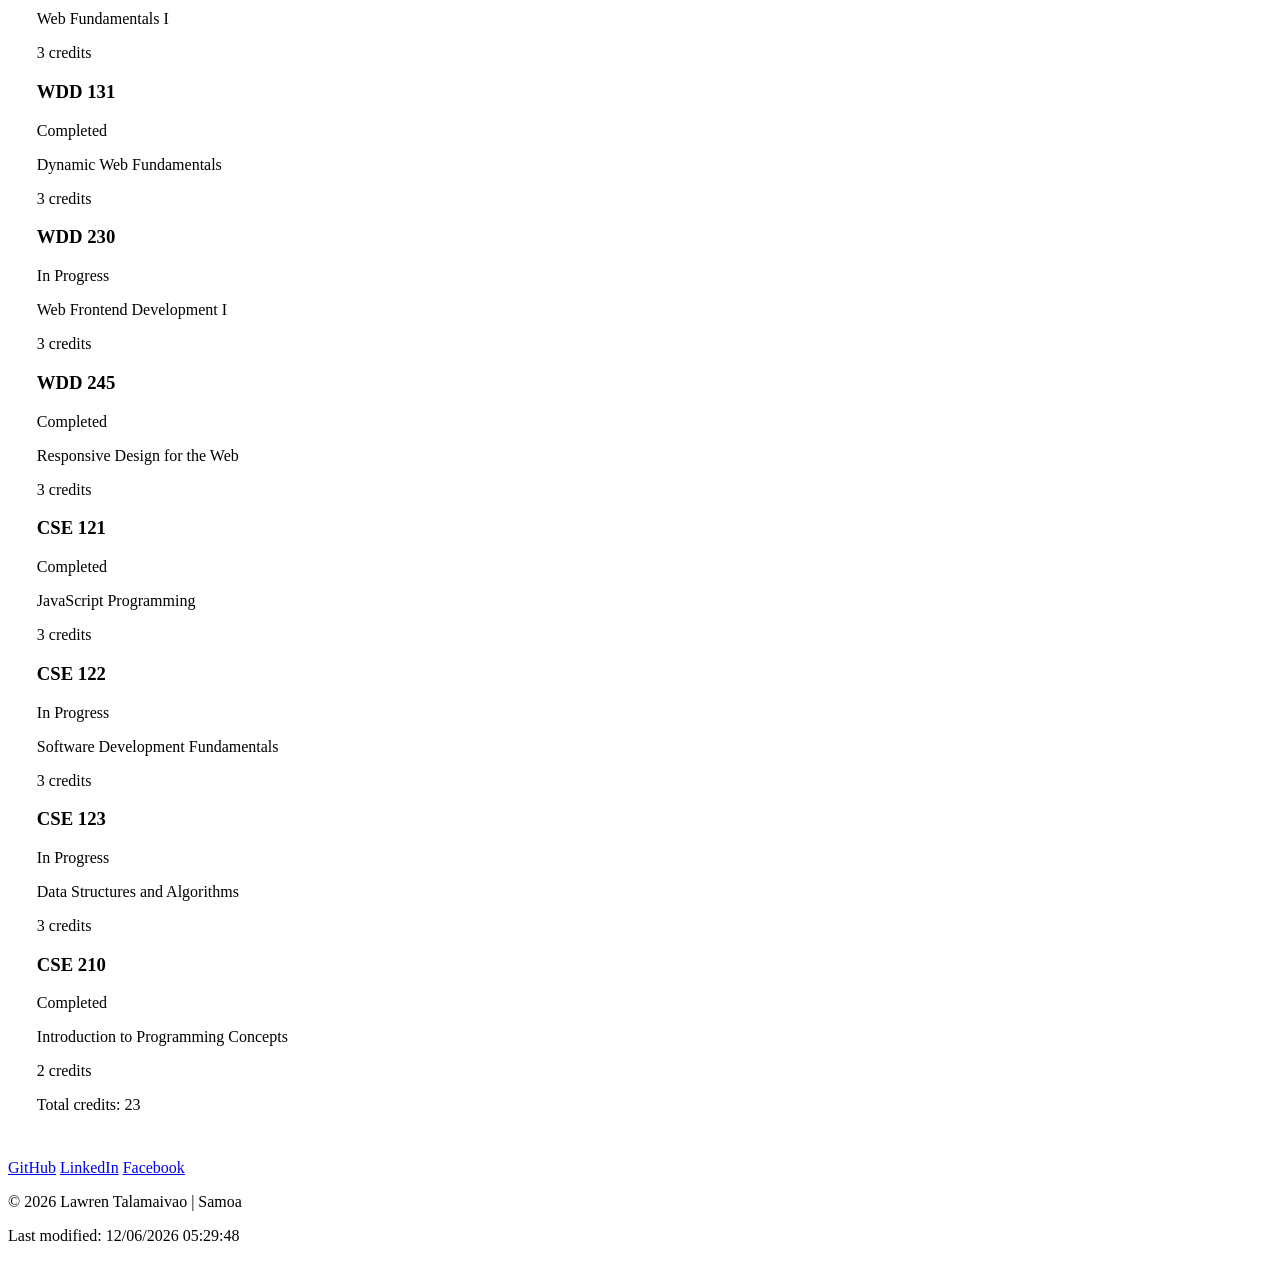
==== commit 3bf18b1b: "Remove Love Story references from homepage and keep the page focused on course content" ====
--- a/index.html
+++ b/index.html
@@ -48,7 +48,6 @@
         <a href="#home" class="active">Home</a>
         <a href="#course-details">Courses</a>
         <a href="#final">Final</a>
-        <a href="love-story.html">Love Story</a>
       </nav>
     </header>
 
@@ -91,11 +90,8 @@
       <section class="card featured-project" aria-labelledby="project-heading">
         <h2 id="project-heading">Featured Project</h2>
         <p>
-          My final project is a romantic story page that celebrates a meaningful
-          relationship through a warm, visually styled design.
-        </p>
-        <p>
-          <a href="love-story.html" class="project-link">Visit the Love Story page</a>
+          My final project focuses on building a polished, responsive website that
+          demonstrates my growth in web design and front-end development.
         </p>
       </section>
 
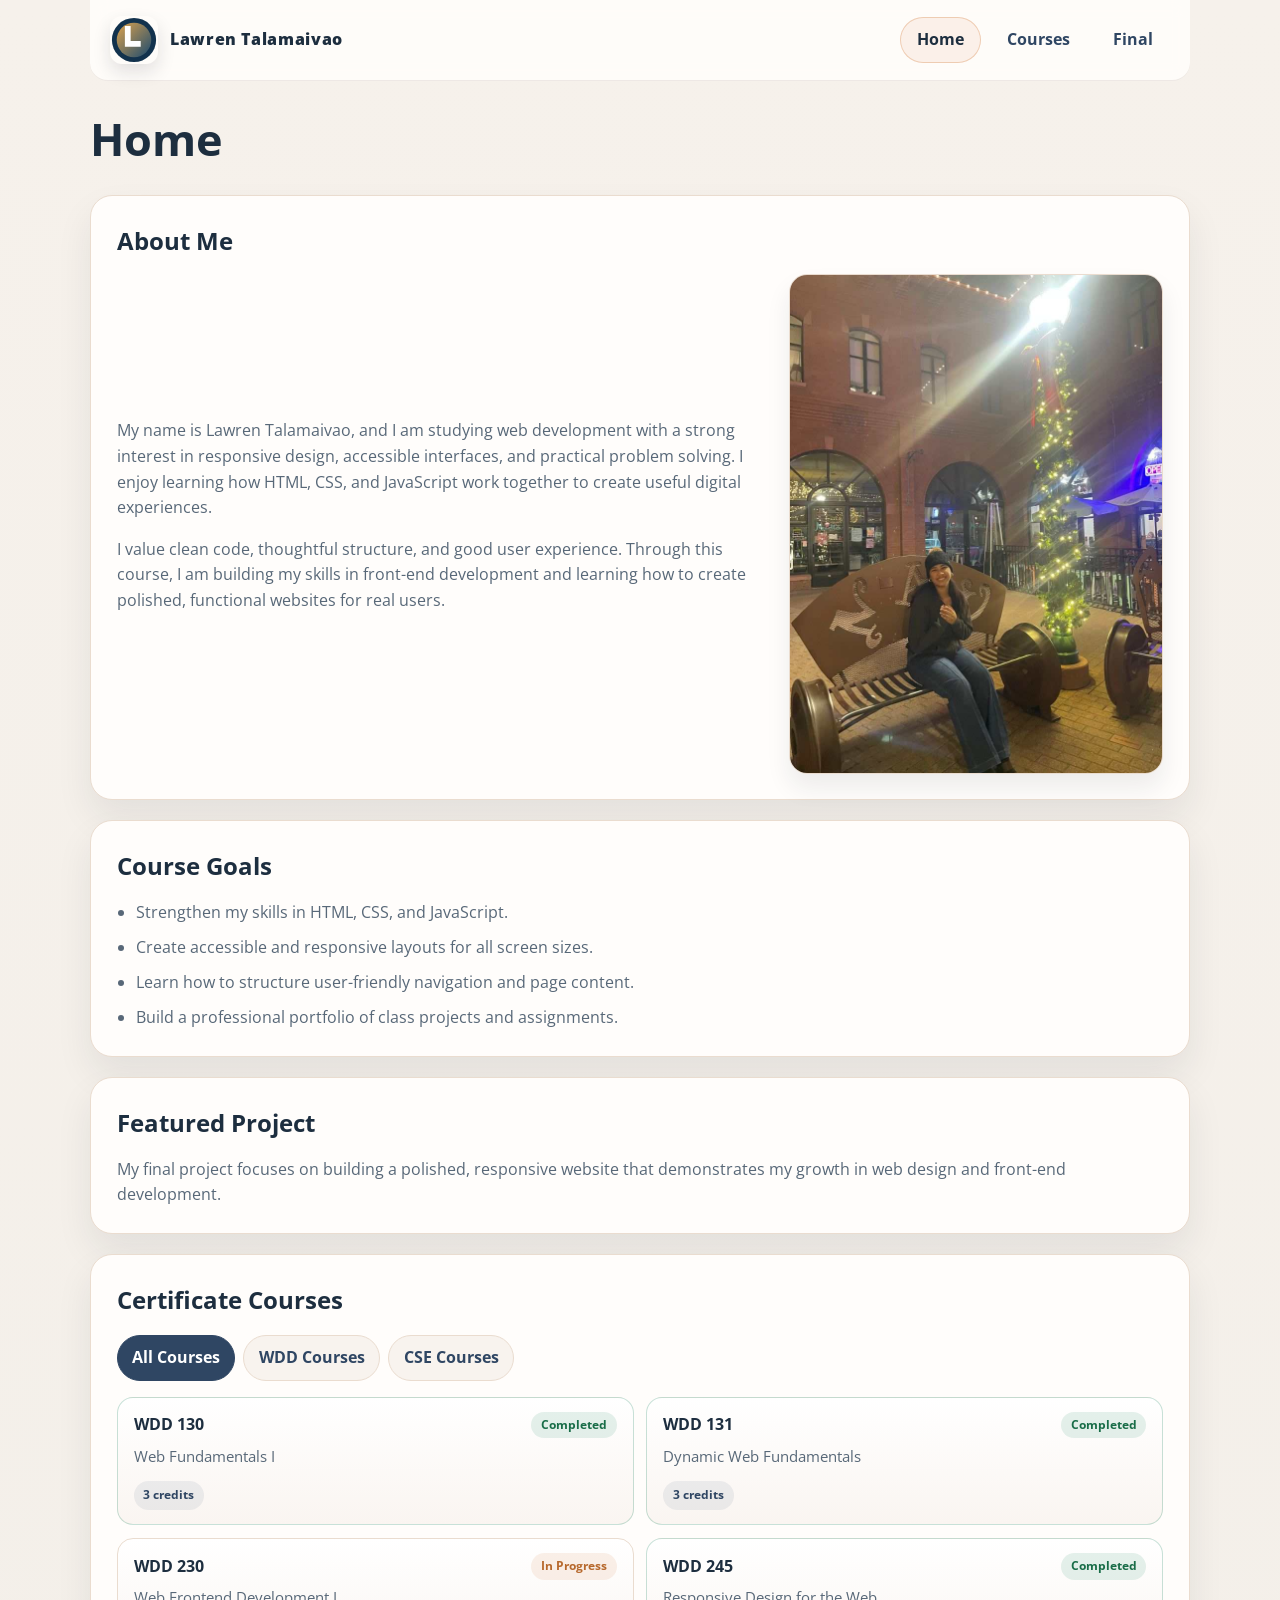
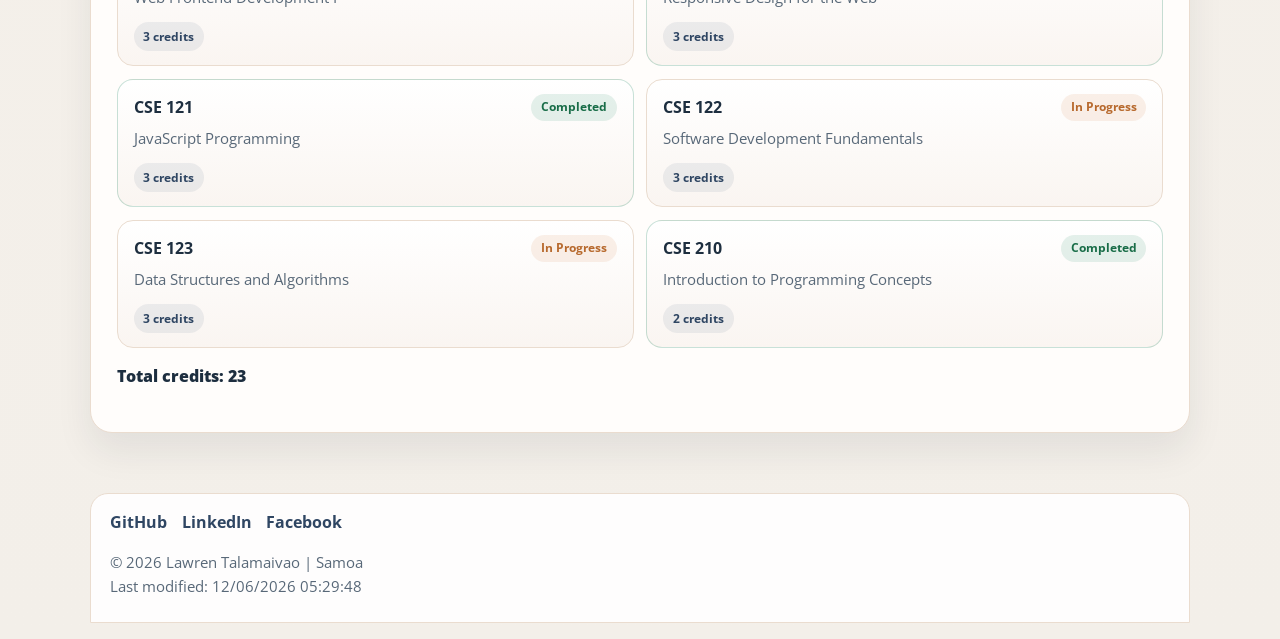
==== commit ccbc5c03: "Polish the homepage styling and fix the course section anchor so the page looks clean and modern." ====
--- a/index.html
+++ b/index.html
@@ -95,7 +95,7 @@
         </p>
       </section>
 
-      <section id="final" class="card certificate" aria-labelledby="certificate-heading">
+      <section id="course-details" class="card certificate" aria-labelledby="certificate-heading">
         <h2 id="certificate-heading">Certificate Courses</h2>
         <div class="filter-bar" role="group" aria-label="Course filter options">
           <button class="filter-btn active" type="button" data-filter="all">All Courses</button>
--- a/styles/small.css
+++ b/styles/small.css
@@ -1,31 +1,347 @@
-.love-preview {
-  text-align: center;
-  background: linear-gradient(135deg, rgba(255, 240, 248, 0.95), rgba(255, 255, 255, 0.9));
-  border: 1px solid rgba(196, 105, 150, 0.2);
-}
-
-.love-preview p {
-  max-width: 60ch;
-  margin: 0 auto 1.2rem;
-  color: var(--muted);
-  font-size: 1.05rem;
-}
-
-.love-link {
+:root {
+  --bg: #f6f1eb;
+  --bg-deep: #efe3d6;
+  --surface: #fffdfb;
+  --surface-alt: #f8f3ee;
+  --primary: #2f4663;
+  --primary-strong: #1d2e3f;
+  --accent: #d6874d;
+  --accent-soft: rgba(214, 135, 77, 0.12);
+  --accent-strong: #b7692d;
+  --text: #233043;
+  --muted: #586878;
+  --border: #eadccf;
+  --shadow: 0 18px 36px rgba(22, 35, 52, 0.08);
+}
+
+* {
+  box-sizing: border-box;
+}
+
+html {
+  scroll-behavior: smooth;
+}
+
+body {
+  margin: 0;
+  font-family: "Open Sans", Arial, sans-serif;
+  background: linear-gradient(180deg, var(--bg) 0%, #f3efe9 100%);
+  color: var(--text);
+  line-height: 1.6;
+}
+
+img {
+  display: block;
+  max-width: 100%;
+}
+
+figure {
+  margin: 0;
+}
+
+a {
+  color: inherit;
+  text-decoration: none;
+}
+
+.site-header,
+main,
+.site-footer {
+  width: min(1100px, calc(100% - 1.5rem));
+  margin: 0 auto;
+}
+
+.site-header {
+  position: sticky;
+  top: 0;
+  z-index: 20;
+  display: flex;
+  align-items: center;
+  justify-content: space-between;
+  gap: 1rem;
+  margin: 0 auto;
+  padding: 0.9rem 0;
+  background: rgba(255, 253, 251, 0.9);
+  backdrop-filter: blur(8px);
+  border-bottom: 1px solid rgba(116, 92, 74, 0.12);
+}
+
+.brand {
+  display: flex;
+  align-items: center;
+  gap: 0.75rem;
+  min-width: 0;
+}
+
+.brand-logo {
+  width: 48px;
+  height: 48px;
+  border-radius: 12px;
+  object-fit: cover;
+  box-shadow: 0 8px 18px rgba(18, 25, 36, 0.12);
+}
+
+.brand-name {
+  font-weight: 800;
+  letter-spacing: 0.04em;
+  color: var(--primary-strong);
+}
+
+.nav-toggle {
+  display: inline-flex;
+  flex-direction: column;
+  justify-content: center;
+  gap: 0.28rem;
+  width: 2.9rem;
+  height: 2.5rem;
+  border: 1px solid var(--border);
+  border-radius: 10px;
+  background: var(--surface-alt);
+  cursor: pointer;
+}
+
+.nav-toggle span {
+  display: block;
+  width: 1.4rem;
+  height: 2px;
+  background: var(--primary-strong);
+  margin: 0 auto;
+  border-radius: 999px;
+}
+
+.main-nav {
+  position: absolute;
+  left: 0.75rem;
+  right: 0.75rem;
+  top: calc(100% + 0.4rem);
+  display: none;
+  flex-direction: column;
+  gap: 0.45rem;
+  background: rgba(255, 255, 255, 0.98);
+  padding: 0.8rem;
+  border: 1px solid var(--border);
+  border-radius: 16px;
+  box-shadow: var(--shadow);
+}
+
+.main-nav.open {
+  display: flex;
+}
+
+.main-nav a {
+  padding: 0.7rem 0.9rem;
+  border-radius: 10px;
+  font-weight: 700;
+  color: var(--primary);
+  transition: all 0.2s ease;
+}
+
+.main-nav a:hover,
+.main-nav a:focus-visible,
+.main-nav a.active {
+  background: var(--accent-soft);
+  color: var(--primary-strong);
+}
+
+main {
+  padding: 1rem 0 2.5rem;
+}
+
+h1,
+h2,
+h3,
+p,
+ul {
+  margin-top: 0;
+}
+
+h1 {
+  margin-bottom: 1.25rem;
+  color: var(--primary-strong);
+  font-size: clamp(2.1rem, 4vw, 2.8rem);
+}
+
+.card {
+  background: var(--surface);
+  border: 1px solid var(--border);
+  border-radius: 22px;
+  padding: 1.25rem;
+  box-shadow: var(--shadow);
+  margin-bottom: 1.25rem;
+  transition: transform 0.2s ease, box-shadow 0.2s ease;
+}
+
+.card:hover {
+  transform: translateY(-2px);
+  box-shadow: 0 22px 38px rgba(22, 35, 52, 0.1);
+}
+
+.card h2 {
+  margin-bottom: 0.9rem;
+  color: var(--primary-strong);
+  font-size: 1.5rem;
+}
+
+.card-layout {
+  display: grid;
+  gap: 1rem;
+}
+
+.text-content p {
+  margin-bottom: 1rem;
+  color: var(--muted);
+}
+
+.profile-figure img {
+  width: 100%;
+  min-height: 260px;
+  object-fit: cover;
+  border-radius: 18px;
+  border: 1px solid var(--border);
+  box-shadow: 0 14px 24px rgba(28, 39, 53, 0.08);
+}
+
+.goal-list {
+  margin: 0;
+  padding-left: 1.2rem;
+  color: var(--muted);
+}
+
+.goal-list li + li {
+  margin-top: 0.6rem;
+}
+
+.featured-project p {
+  color: var(--muted);
+  margin-bottom: 0;
+}
+
+.filter-bar {
+  display: flex;
+  flex-wrap: wrap;
+  gap: 0.5rem;
+  margin: 1rem 0;
+}
+
+.filter-btn {
+  appearance: none;
+  border: 1px solid var(--border);
+  background: var(--surface-alt);
+  color: var(--primary);
+  border-radius: 999px;
+  padding: 0.55rem 0.9rem;
+  font: inherit;
+  font-weight: 700;
+  cursor: pointer;
+  transition: all 0.2s ease;
+}
+
+.filter-btn.active,
+.filter-btn:hover,
+.filter-btn:focus-visible {
+  background: var(--primary);
+  color: #fff;
+  border-color: var(--primary);
+}
+
+.course-list {
+  display: grid;
+  gap: 0.8rem;
+}
+
+.course-card {
+  border: 1px solid var(--border);
+  background: linear-gradient(180deg, #fff, #faf5f1);
+  border-radius: 16px;
+  padding: 0.9rem 1rem;
+  transition: transform 0.2s ease, border-color 0.2s ease;
+}
+
+.course-card:hover {
+  transform: translateY(-1px);
+  border-color: rgba(47, 70, 99, 0.2);
+}
+
+.course-card.completed {
+  border-color: rgba(38, 136, 100, 0.25);
+}
+
+.course-header {
+  display: flex;
+  justify-content: space-between;
+  align-items: center;
+  gap: 0.75rem;
+  margin-bottom: 0.4rem;
+}
+
+.course-header h3 {
+  margin: 0;
+  font-size: 1rem;
+  color: var(--primary-strong);
+}
+
+.status {
   display: inline-flex;
   align-items: center;
-  justify-content: center;
-  padding: 0.8rem 1.4rem;
   border-radius: 999px;
-  background: linear-gradient(135deg, #ff7ca9, #ffb0b0);
-  color: #fff;
-  font-weight: 700;
-  box-shadow: 0 15px 30px rgba(255, 103, 147, 0.22);
-  transition: transform 0.2s ease, box-shadow 0.2s ease;
-}
-
-.love-link:hover,
-.love-link:focus-visible {
-  transform: translateY(-2px);
-  box-shadow: 0 18px 35px rgba(255, 103, 147, 0.28);
-}
+  padding: 0.25rem 0.6rem;
+  font-size: 0.72rem;
+  font-weight: 700;
+  background: rgba(38, 136, 100, 0.12);
+  color: #196d48;
+}
+
+.status.pending {
+  background: rgba(214, 135, 77, 0.12);
+  color: var(--accent-strong);
+}
+
+.course-card p {
+  margin: 0;
+  color: var(--muted);
+  font-size: 0.96rem;
+}
+
+.credit-badge {
+  display: inline-block;
+  margin-top: 0.7rem;
+  font-size: 0.76rem;
+  font-weight: 700;
+  color: var(--primary);
+  background: rgba(47, 70, 99, 0.08);
+  border-radius: 999px;
+  padding: 0.3rem 0.6rem;
+}
+
+.credit-total {
+  margin-top: 1rem;
+  font-weight: 800;
+  color: var(--primary-strong);
+}
+
+.site-footer {
+  background: rgba(255, 255, 255, 0.9);
+  border: 1px solid var(--border);
+  border-radius: 18px 18px 0 0;
+  padding: 1rem 1.2rem 1.5rem;
+  margin-bottom: 1rem;
+}
+
+.footer-social {
+  display: flex;
+  flex-wrap: wrap;
+  gap: 0.9rem;
+  margin-bottom: 1rem;
+}
+
+.footer-social a {
+  color: var(--primary);
+  font-weight: 700;
+}
+
+.footer-meta p,
+.last-modified {
+  margin: 0;
+  color: var(--muted);
+  font-size: 0.92rem;
+}
--- a/styles/large.css
+++ b/styles/large.css
@@ -1,6 +1,7 @@
 @media (min-width: 700px) {
   .site-header {
-    padding: 1rem 2rem;
+    padding: 1rem 1.25rem;
+    border-radius: 0 0 18px 18px;
   }
 
   .nav-toggle {
@@ -8,47 +9,51 @@
   }
 
   .main-nav {
+    position: static;
     display: flex;
-    position: static;
+    flex-direction: row;
+    align-items: center;
+    gap: 0.55rem;
     background: transparent;
     border: none;
     box-shadow: none;
+    padding: 0;
     width: auto;
-    gap: 0.55rem;
   }
 
   .main-nav a {
     padding: 0.6rem 1rem;
     border: 1px solid transparent;
     border-radius: 999px;
-    font-weight: 600;
+    font-weight: 700;
   }
 
   .main-nav a:hover,
   .main-nav a:focus-visible,
   .main-nav a.active {
-    background: rgba(245, 176, 77, 0.12);
-    border-color: rgba(245, 176, 77, 0.45);
+    background: rgba(214, 135, 77, 0.1);
+    border-color: rgba(214, 135, 77, 0.35);
   }
 
   main {
     width: min(1100px, calc(100% - 4rem));
+    padding-top: 1.4rem;
   }
 
   .card {
-    padding: 1.8rem;
+    padding: 1.6rem;
   }
 
   .card-layout {
-    grid-template-columns: 1.3fr 0.7fr;
+    grid-template-columns: 1.4fr 0.8fr;
     align-items: center;
-  }
-
-  .card img {
-    margin: 0;
   }
 
   .course-list {
     grid-template-columns: repeat(2, minmax(0, 1fr));
   }
+
+  .site-footer {
+    width: min(1100px, calc(100% - 4rem));
+  }
 }
